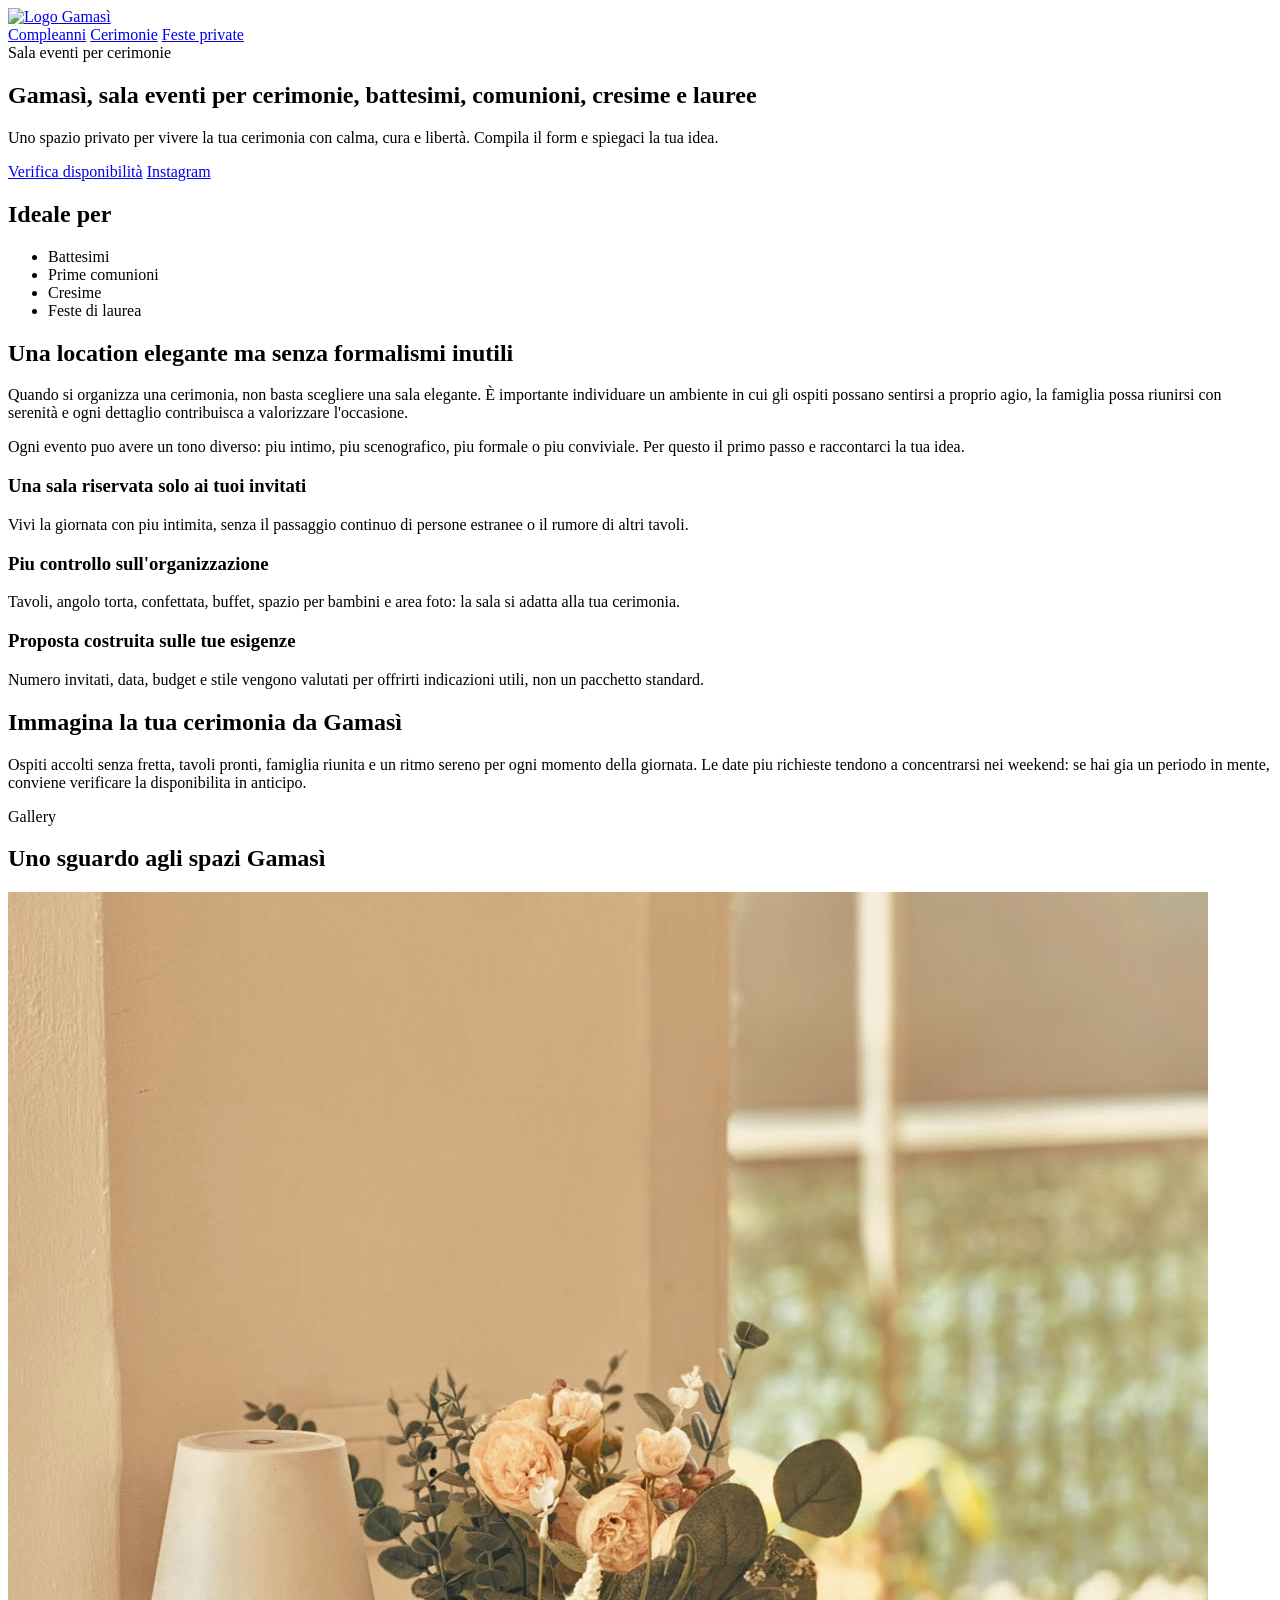
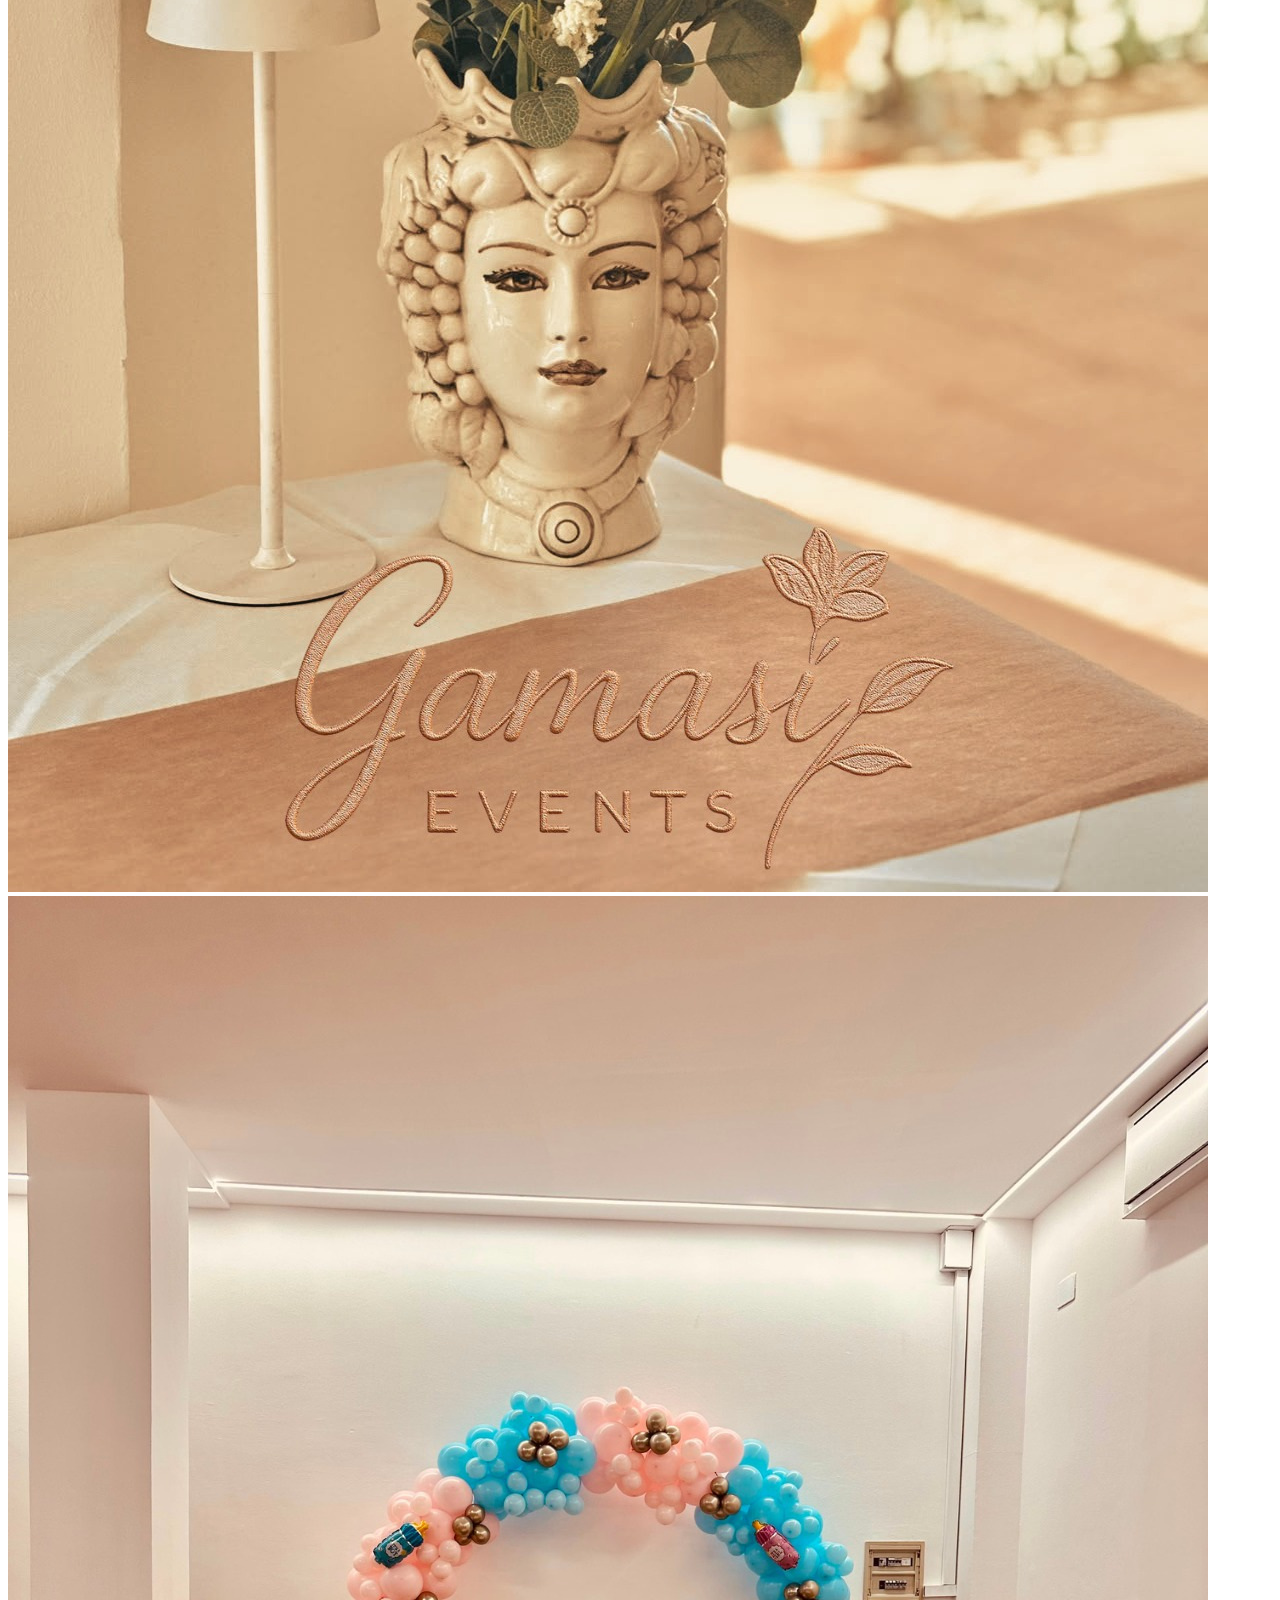
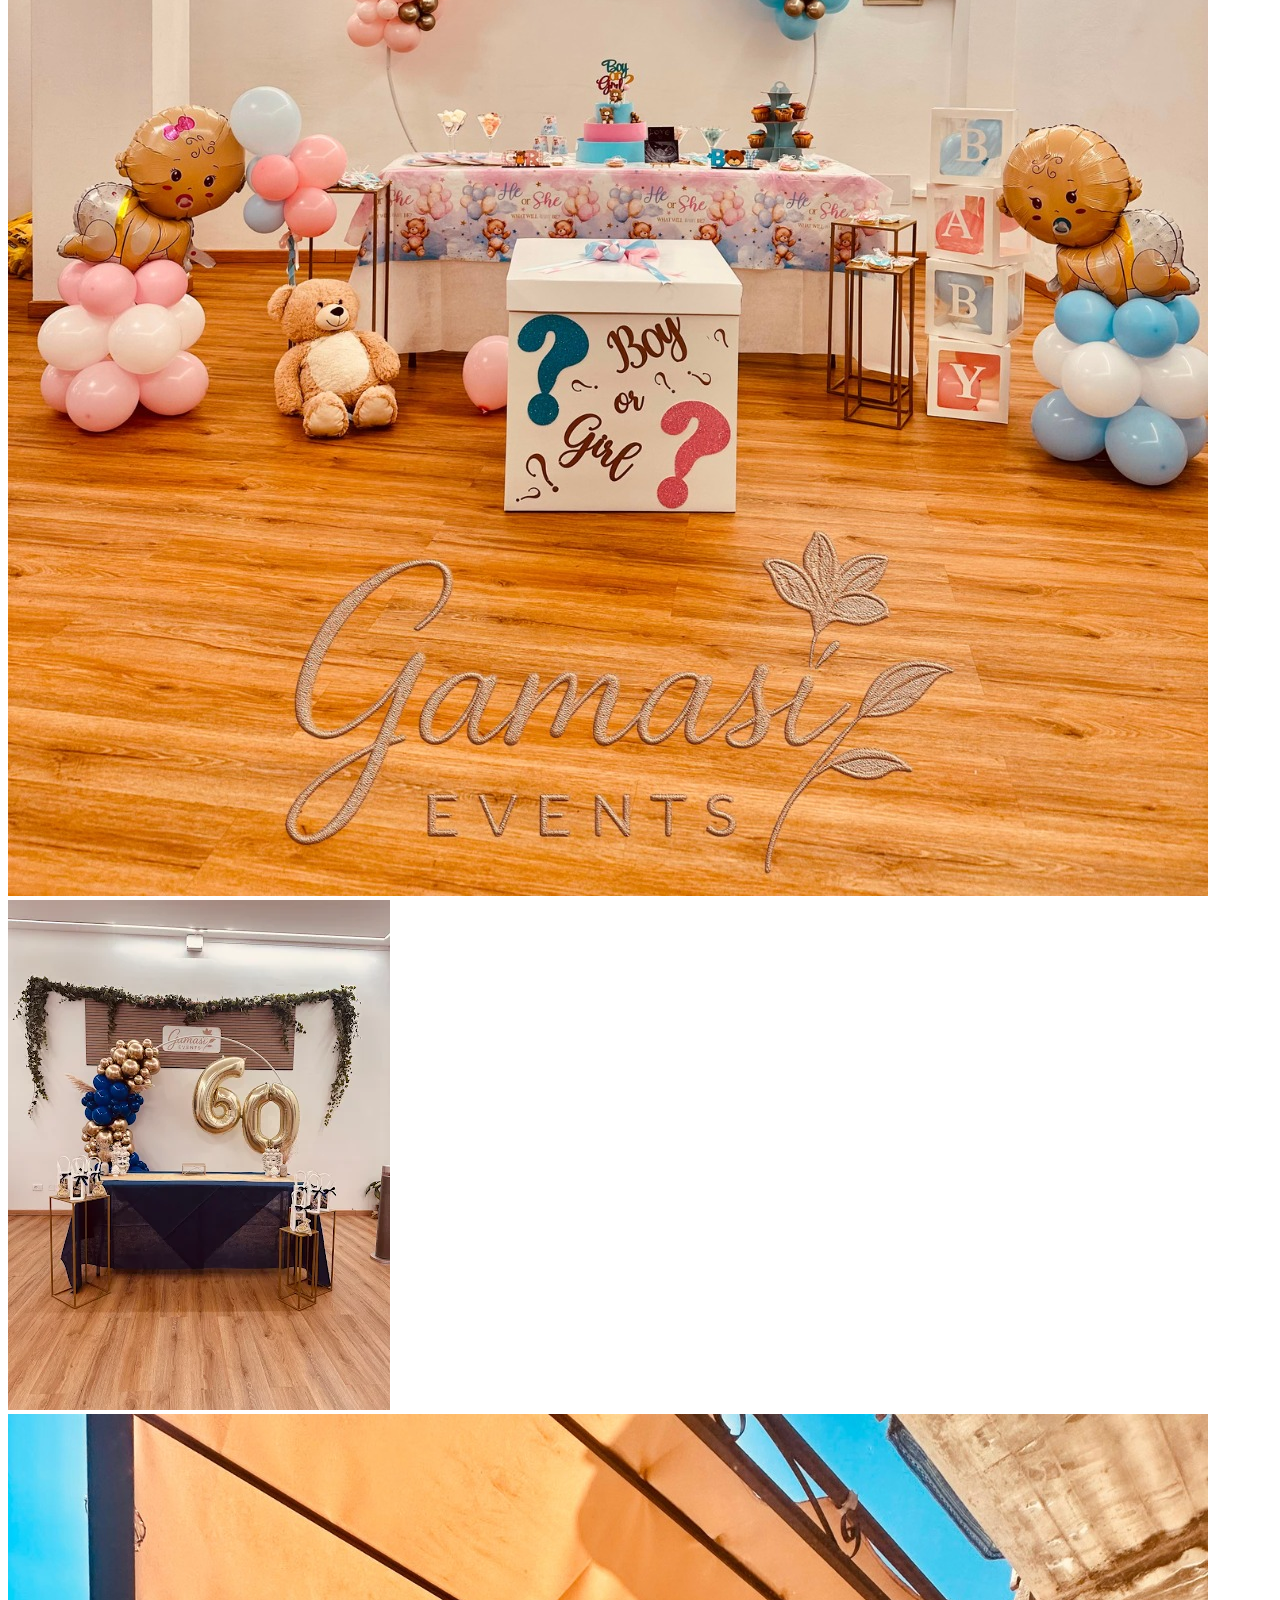
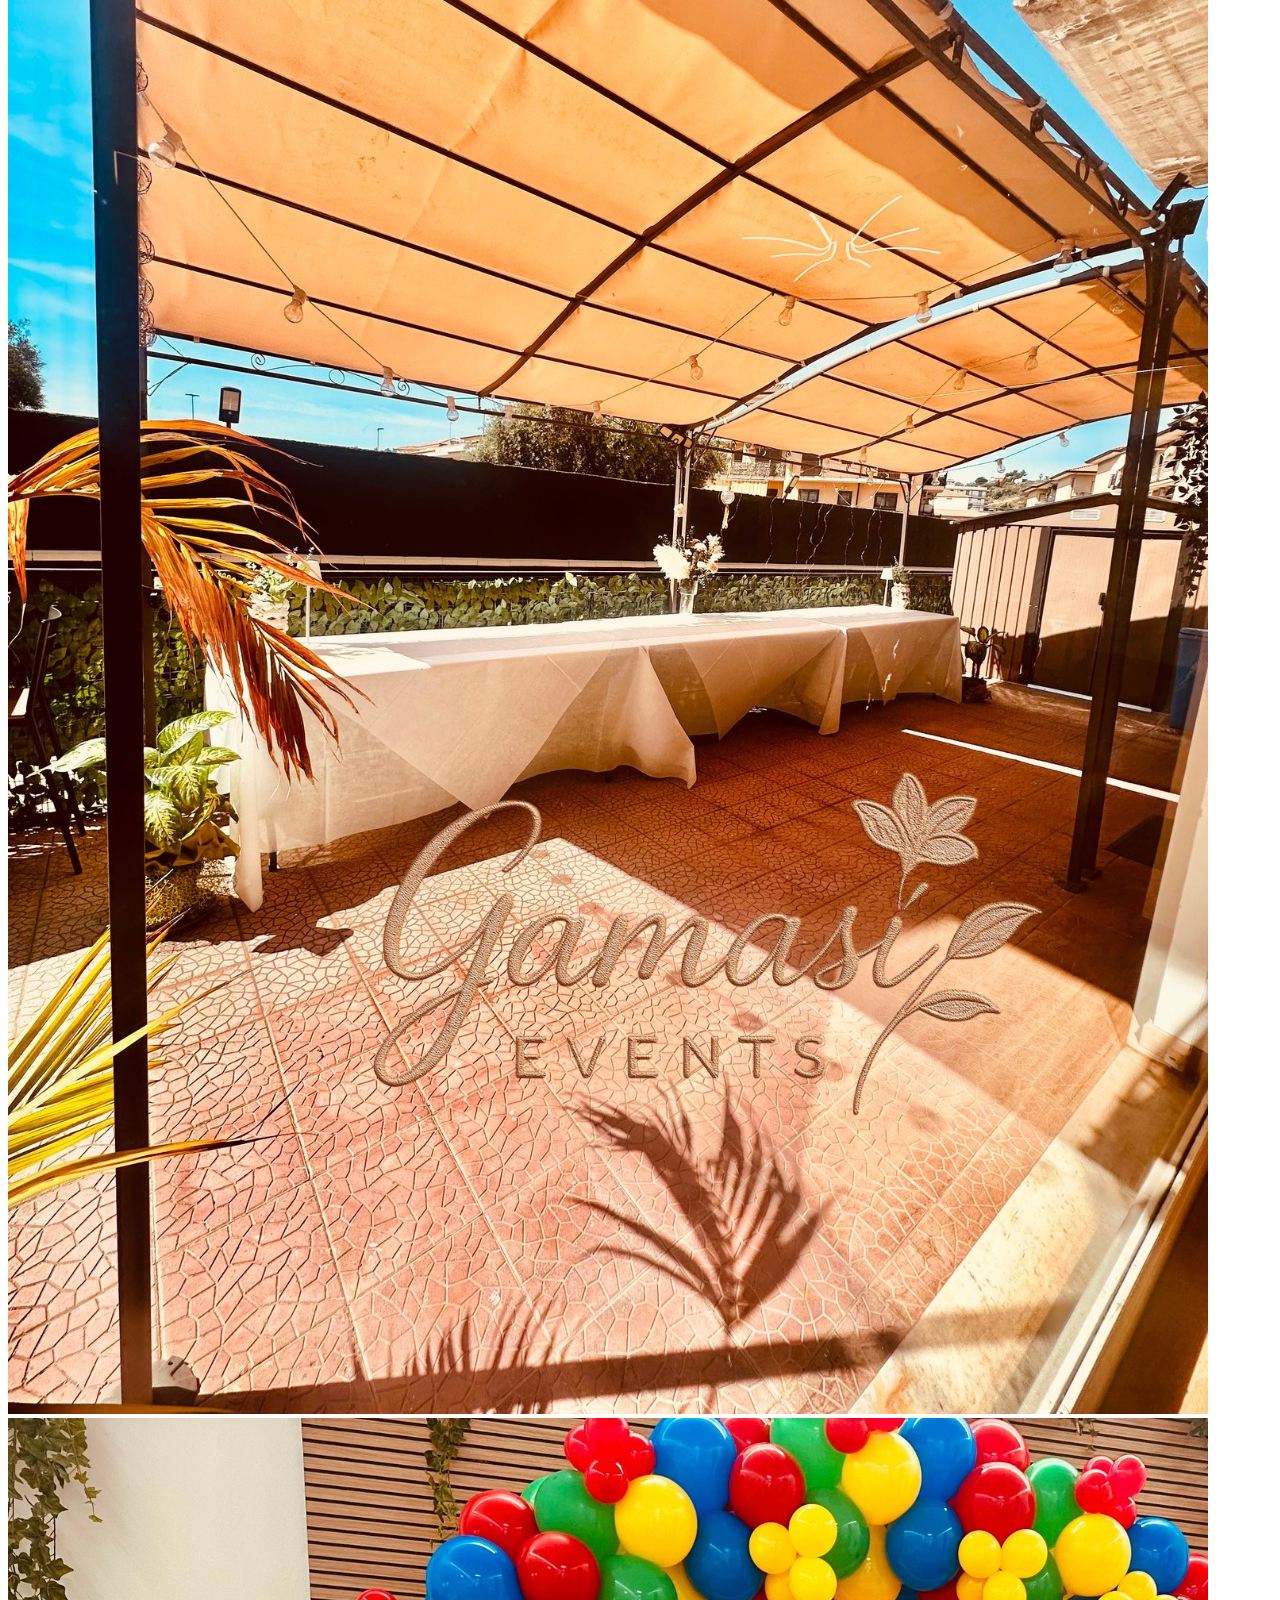
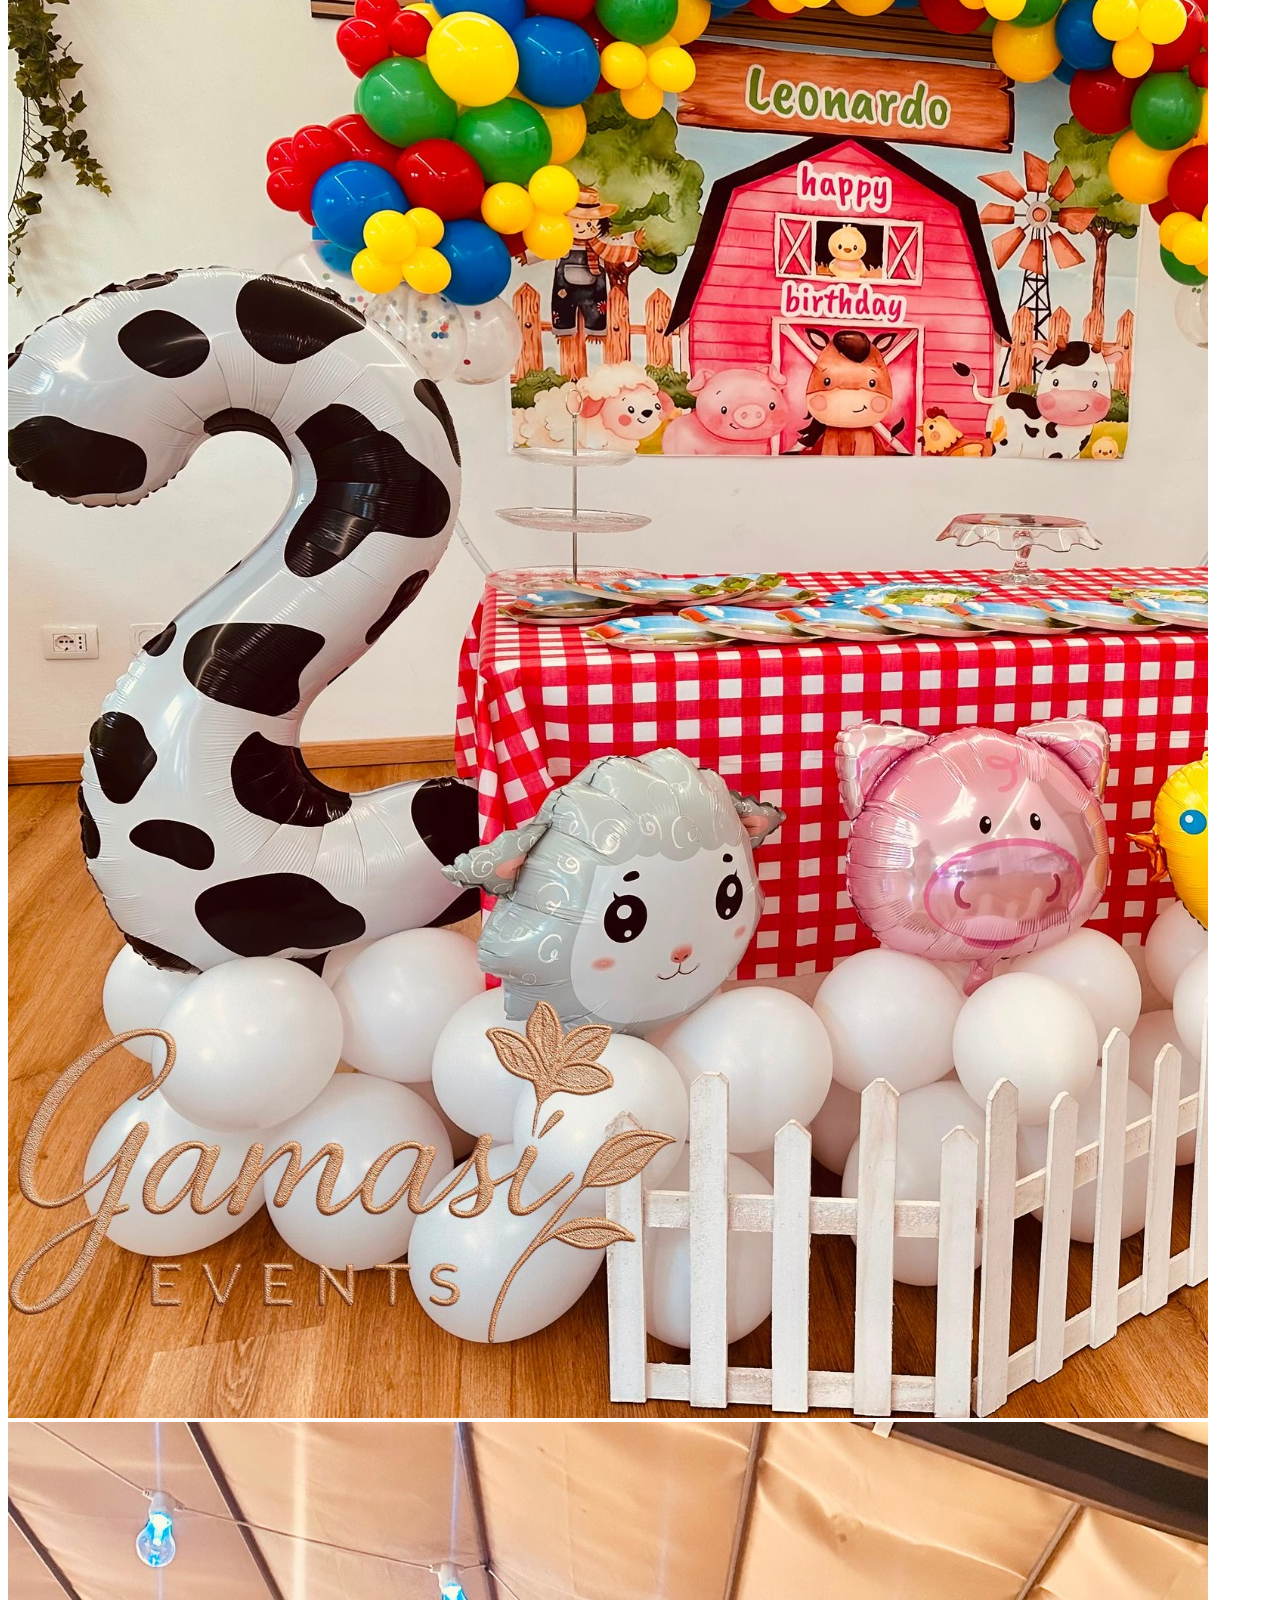
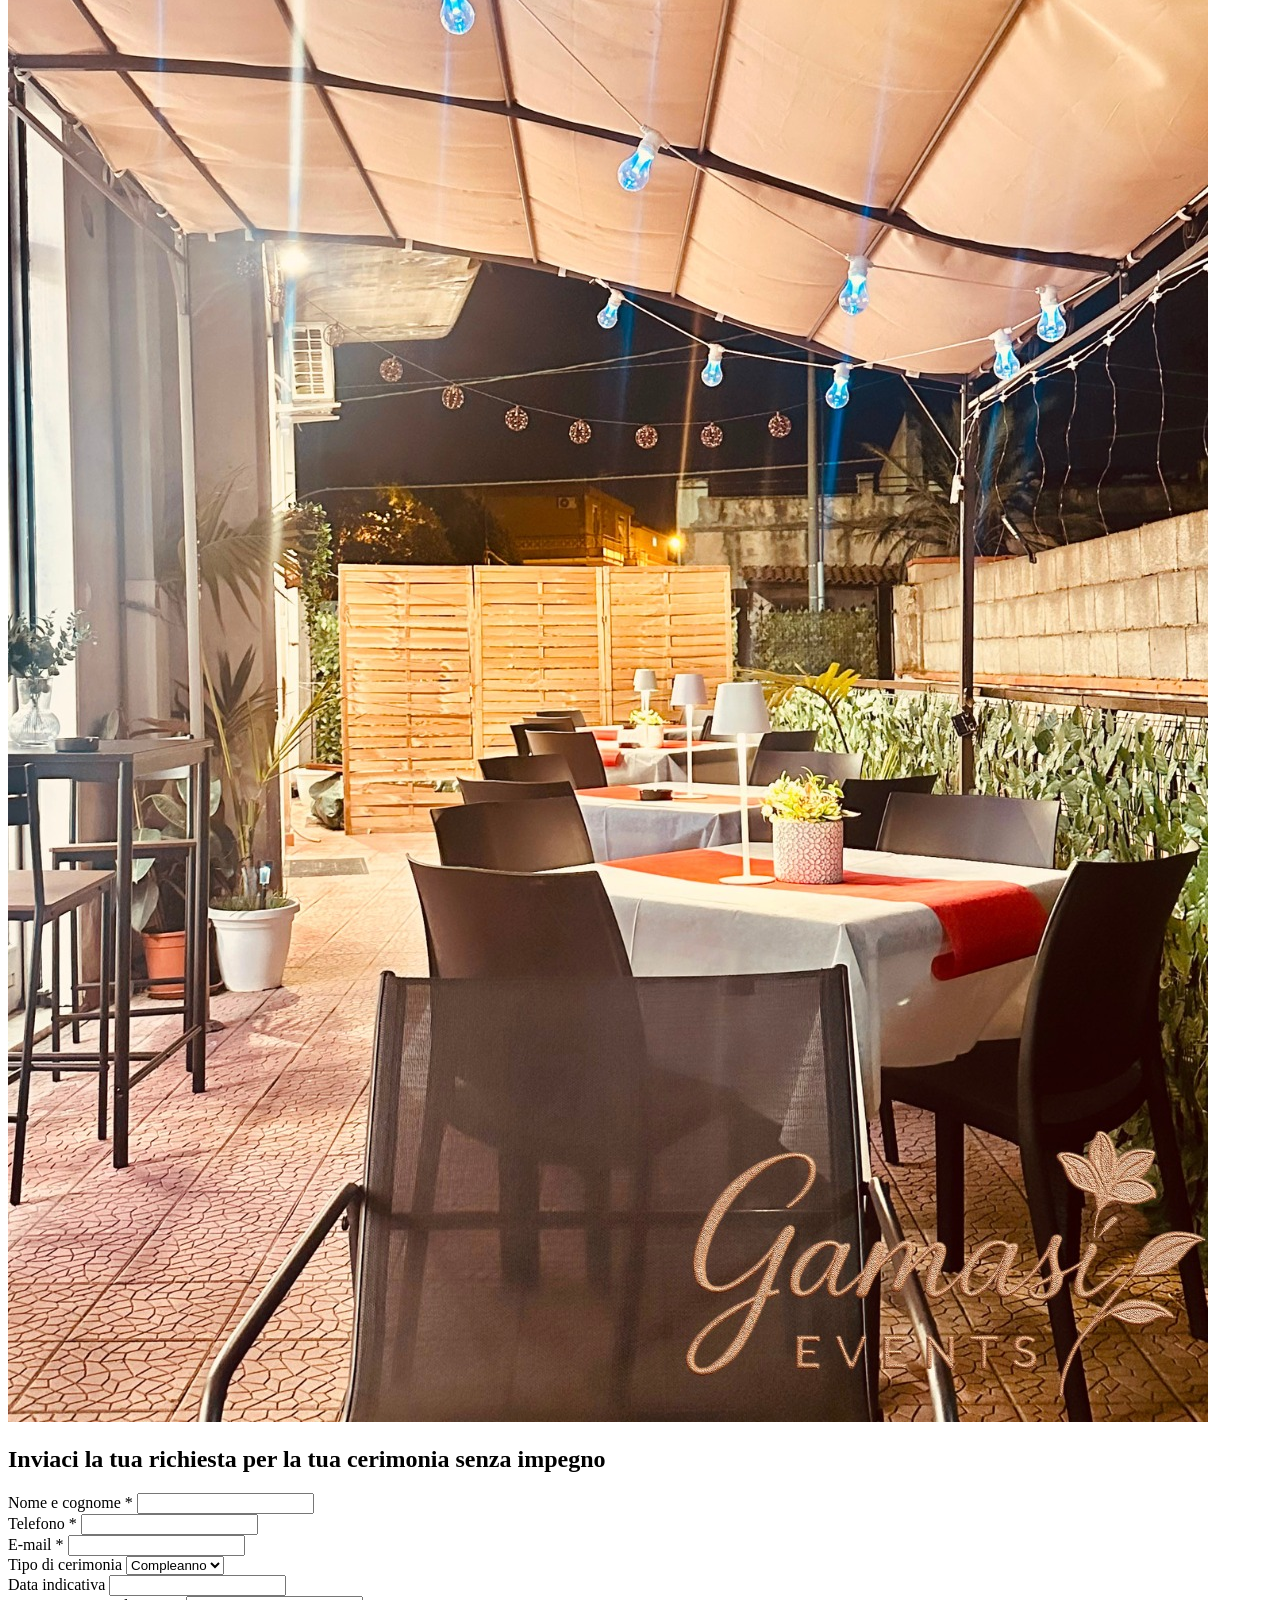
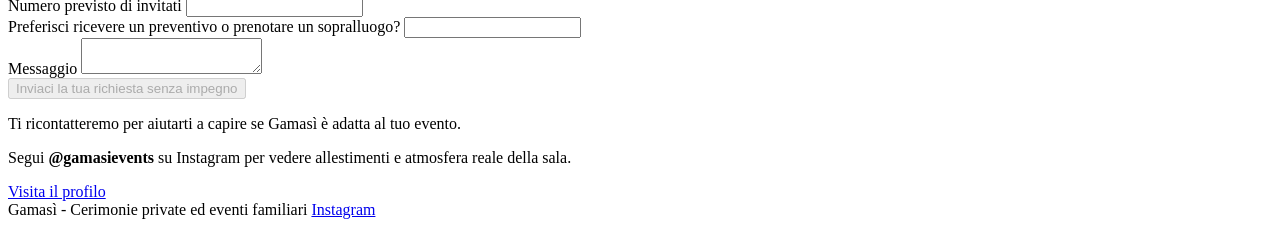
==== cerimonie.html @ 192771b6 "Update cerimonie.html" ====
<!doctype html>
<html lang="it">
  <head>
    <meta charset="UTF-8" />
    <meta name="viewport" content="width=device-width, initial-scale=1.0" />
    <title>Gamasì | Sala eventi per cerimonie, battesimi, comunioni e lauree</title>
    <meta
      name="description"
      content="Cerchi una sala eventi per battesimi, comunioni, cresime o lauree? Gamasì è una location privata, elegante e personalizzabile. Compila il form e richiedi informazioni."
    />
    <meta
      name="keywords"
      content="sala eventi per cerimonie, location per battesimi, sala per comunioni, sala per cresime, sala per festa di laurea, location cerimonie private, sala eventi Gamasì"
    />
    <link rel="preconnect" href="https://fonts.googleapis.com" />
    <link rel="preconnect" href="https://fonts.gstatic.com" crossorigin />
    <link
      href="https://fonts.googleapis.com/css2?family=DM+Serif+Display:ital@0;1&display=swap"
      rel="stylesheet"
    />
    <link rel="stylesheet" href="css/styles.css" />
    <script>
    !function(f,b,e,v,n,t,s)
    {if(f.fbq)return;n=f.fbq=function(){n.callMethod?
    n.callMethod.apply(n,arguments):n.queue.push(arguments)};
    if(!f._fbq)f._fbq=n;n.push=n;n.loaded=!0;n.version='2.0';
    n.queue=[];t=b.createElement(e);t.async=!0;
    t.src=v;s=b.getElementsByTagName(e)[0];
    s.parentNode.insertBefore(t,s)}(window, document,'script',
    'https://connect.facebook.net/en_US/fbevents.js');
    fbq('init', '272589543171780');
    fbq('track', 'PageView');
    </script>
    <noscript><img height="1" width="1" style="display:none" src="https://www.facebook.com/tr?id=272589543171780&ev=PageView&noscript=1"/></noscript>
  </head>
  <body>
    <header class="site-header">
      <div class="nav-wrap">
        <a class="brand" href="index.html">
          <img src="img/logo.jpg" alt="Logo Gamasì" />
        </a>
        <nav class="site-nav" aria-label="Navigazione principale">
          <a href="compleanni.html">Compleanni</a>
          <a href="cerimonie.html" class="active">Cerimonie</a>
          <a href="feste.html">Feste private</a>
        </nav>
      </div>
    </header>

    <main>
      <section class="hero">
        <div>
          <span class="kicker">Sala eventi per cerimonie</span>
          <h1>Gamasì, sala eventi per cerimonie, battesimi, comunioni, cresime e lauree</h1>
          <p>
            Uno spazio privato per vivere la tua cerimonia con calma, cura e libertà. Compila il form e spiegaci la tua idea.
          </p>
          <div class="cta-row">
            <a class="btn btn-primary" href="#form-cerimonie">Verifica disponibilità</a>
            <a class="btn btn-secondary" href="https://www.instagram.com/gamasievents" target="_blank" rel="noopener">Instagram</a>
          </div>
        </div>
        <aside class="hero-card">
          <h2>Ideale per</h2>
          <ul>
            <li>Battesimi</li>
            <li>Prime comunioni</li>
            <li>Cresime</li>
            <li>Feste di laurea</li>
          </ul>
        </aside>
      </section>

      <section class="section">
        <h2>Una location elegante ma senza formalismi inutili</h2>
        <p>
          Quando si organizza una cerimonia, non basta scegliere una sala elegante. È importante
          individuare un ambiente in cui gli ospiti possano sentirsi a proprio agio, la famiglia possa riunirsi
          con serenità e ogni dettaglio contribuisca a valorizzare l'occasione.
        </p>
        <p>
          Ogni evento puo avere un tono diverso: piu intimo, piu scenografico, piu formale o piu
          conviviale. Per questo il primo passo e raccontarci la tua idea.
        </p>
      </section>

      <section class="panel-grid">
        <article class="panel">
          <h3>Una sala riservata solo ai tuoi invitati</h3>
          <p>
            Vivi la giornata con piu intimita, senza il passaggio continuo di persone estranee o
            il rumore di altri tavoli.
          </p>
        </article>
        <article class="panel">
          <h3>Piu controllo sull'organizzazione</h3>
          <p>
            Tavoli, angolo torta, confettata, buffet, spazio per bambini e area foto: la sala si
            adatta alla tua cerimonia.
          </p>
        </article>
        <article class="panel">
          <h3>Proposta costruita sulle tue esigenze</h3>
          <p>
            Numero invitati, data, budget e stile vengono valutati per offrirti indicazioni utili,
            non un pacchetto standard.
          </p>
        </article>
      </section>

      <section class="section">
        <h2>Immagina la tua cerimonia da Gamasì</h2>
        <p>
          Ospiti accolti senza fretta, tavoli pronti, famiglia riunita e un ritmo sereno per ogni
          momento della giornata. Le date piu richieste tendono a concentrarsi nei weekend: se hai
          gia un periodo in mente, conviene verificare la disponibilita in anticipo.
        </p>
      </section>

      <section class="section gallery-section">
        <span class="kicker">Gallery</span>
        <h2>Uno sguardo agli spazi Gamasì</h2>
        <div class="gallery-grid">
          <img src="img/gallery-1.webp" alt="Sala eventi allestita con tavoli" loading="lazy" />
          <img src="img/gallery-2.webp" alt="Dettagli dell'allestimento per evento" loading="lazy" />
          <img src="img/gallery-3.webp" alt="Spazio interno per feste private" loading="lazy" />
          <img src="img/gallery-4.webp" alt="Atmosfera serale della location" loading="lazy" />
          <img src="img/gallery-5.webp" alt="Area dedicata a ricevimento e buffet" loading="lazy" />
          <img src="img/gallery-6.webp" alt="Sala pronta per cerimonia o compleanno" loading="lazy" />
        </div>
      </section>
      
      <section id="form-cerimonie" class="section">
        <h2>Inviaci la tua richiesta per la tua cerimonia senza impegno</h2>
        <form id="cerimonie-form" class="form-grid" action="https://api.web3forms.com/submit" method="POST">
          <input type="hidden" name="access_key" value="2306a47b-b1f7-4f7b-b970-ab90721a34fc" />
          <input type="hidden" name="subject" value="Nuova richiesta cerimonia - Sito Gamasì" />
          <input type="hidden" name="from_name" value="Form Cerimonie Gamasì" />
          <input type="checkbox" name="botcheck" style="display: none" />
          <div>
            <label for="nome-cer">Nome e cognome *</label>
            <input id="nome-cer" name="nome-cer" type="text" required />
          </div>
          <div>
            <label for="telefono-cer">Telefono *</label>
            <input id="telefono-cer" name="telefono-cer" type="tel" required />
          </div>
          <div>
            <label for="email-cer">E-mail *</label>
            <input id="email-cer" name="email-cer" type="email" required />
          </div>
          <div>
            <label for="tipo-cer">Tipo di cerimonia</label>
            <select id="tipo-cer" name="tipo-cer">
              <option>Compleanno</option>
              <option>Battesimo</option>
              <option>Comunione</option>
              <option>Cresima</option>
              <option>Laurea</option>
              <option>Altro</option>
            </select>
          </div>
          <div>
            <label for="data-cer">Data indicativa</label>
            <input id="data-cer" name="data-cer" type="text" />
          </div>
          <div>
            <label for="partecipanti-cer">Numero previsto di invitati</label>
            <input id="partecipanti-cer" name="partecipanti-cer" type="number" min="1" />
          </div>
          <div class="full">
            <label for="preferenza-cer">Preferisci ricevere un preventivo o prenotare un sopralluogo?</label>
            <input id="preferenza-cer" name="preferenza-cer" type="text" />
          </div>
          <div class="full">
            <label for="messaggio-cer">Messaggio</label>
            <textarea id="messaggio-cer" name="messaggio-cer"></textarea>
          </div>
          <div class="full">
            <button id="cerimonie-submit" class="btn btn-primary" type="submit" disabled>Inviaci la tua richiesta senza impegno</button>
          </div>
        </form>
        <p class="microcopy">
          Ti ricontatteremo per aiutarti a capire se Gamasì è adatta al tuo evento.
        </p>
        <div id="cerimonie-toast" class="toast" role="status" aria-live="polite"></div>
      </section>

      <section class="instagram">
        <p>
          Segui <strong>@gamasievents</strong> su Instagram per vedere allestimenti e atmosfera
          reale della sala.
        </p>
        <a class="btn btn-secondary" href="https://www.instagram.com/gamasievents" target="_blank" rel="noopener">Visita il profilo</a>
      </section>
    </main>

    <footer class="site-footer">
      <div class="wrap">
        <span>Gamasì - Cerimonie private ed eventi familiari</span>
        <span><a href="https://www.instagram.com/gamasievents" target="_blank" rel="noopener">Instagram</a></span>
      </div>
    </footer>
    <script>
      (function () {
        const form = document.getElementById("cerimonie-form");
        const submitButton = document.getElementById("cerimonie-submit");
        const nomeInput = document.getElementById("nome-cer");
        const telefonoInput = document.getElementById("telefono-cer");
        const emailInput = document.getElementById("email-cer");
        const toast = document.getElementById("cerimonie-toast");
        let toastTimer;

        if (!form || !submitButton || !nomeInput || !telefonoInput || !emailInput || !toast) return;

        function updateSubmitState() {
          const isReady =
            nomeInput.value.trim() !== "" &&
            telefonoInput.value.trim() !== "" &&
            emailInput.value.trim() !== "";

          submitButton.disabled = !isReady;
        }

        function showToast(message, type) {
          toast.textContent = message;
          toast.classList.remove("is-success", "is-error", "is-visible");
          toast.classList.add(type === "success" ? "is-success" : "is-error");
          toast.classList.add("is-visible");

          window.clearTimeout(toastTimer);
          toastTimer = window.setTimeout(function () {
            toast.classList.remove("is-visible");
          }, 5200);
        }

        nomeInput.addEventListener("input", updateSubmitState);
        telefonoInput.addEventListener("input", updateSubmitState);
        emailInput.addEventListener("input", updateSubmitState);
        updateSubmitState();

        form.addEventListener("submit", async function (event) {
          event.preventDefault();

          const defaultText = submitButton.textContent;
          submitButton.disabled = true;
          submitButton.textContent = "Invio in corso...";

          try {
            const formData = new FormData(form);
            const response = await fetch(form.action, {
              method: "POST",
              body: formData,
              headers: {
                Accept: "application/json",
              },
            });

            const result = await response.json();

            if (response.ok && result.success) {
              showToast("Richiesta inviata con successo! Ti ricontatteremo al più presto.", "success");
              form.reset();
            } else {
              showToast("Invio non riuscito. Riprova tra poco.", "error");
            }
          } catch (error) {
            showToast("Errore di connessione. Controlla la rete e riprova.", "error");
          } finally {
            submitButton.disabled = false;
            submitButton.textContent = defaultText;
          }
        });
      })();
    </script>
  </body>
</html>
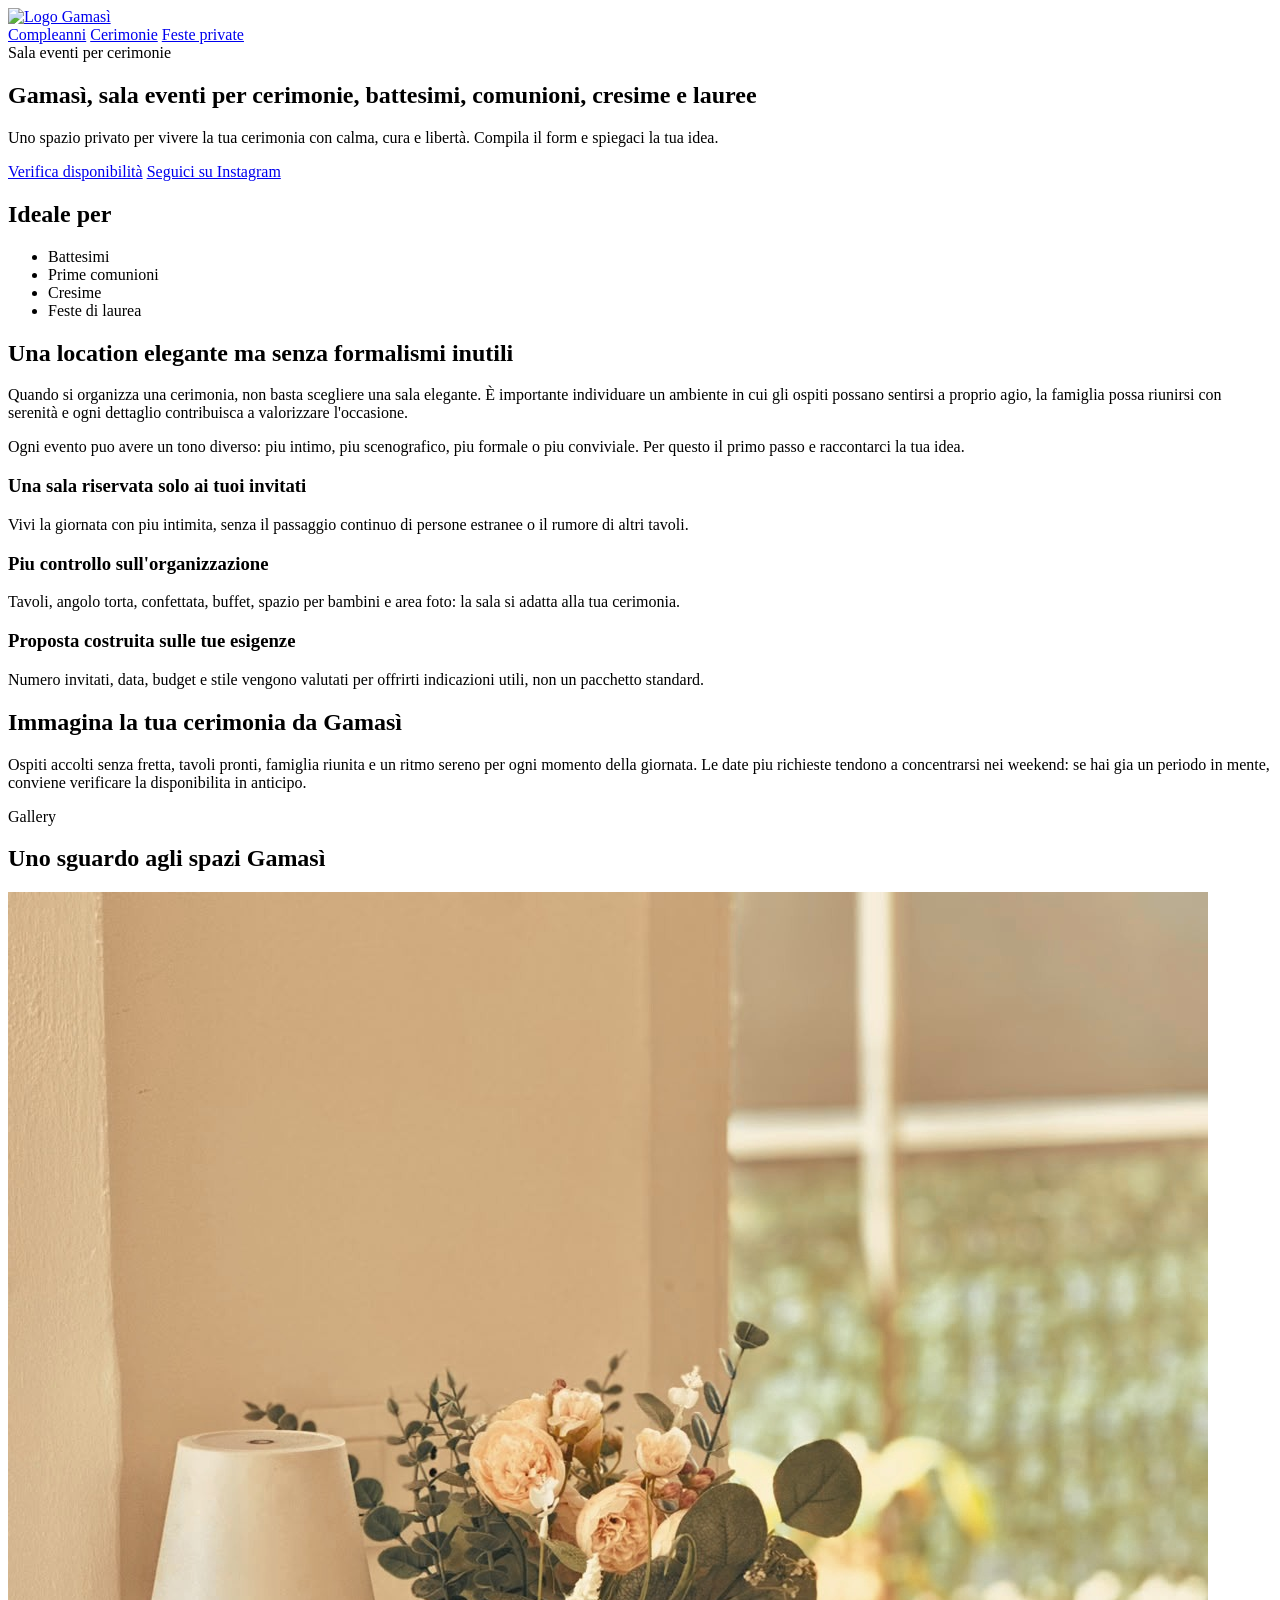
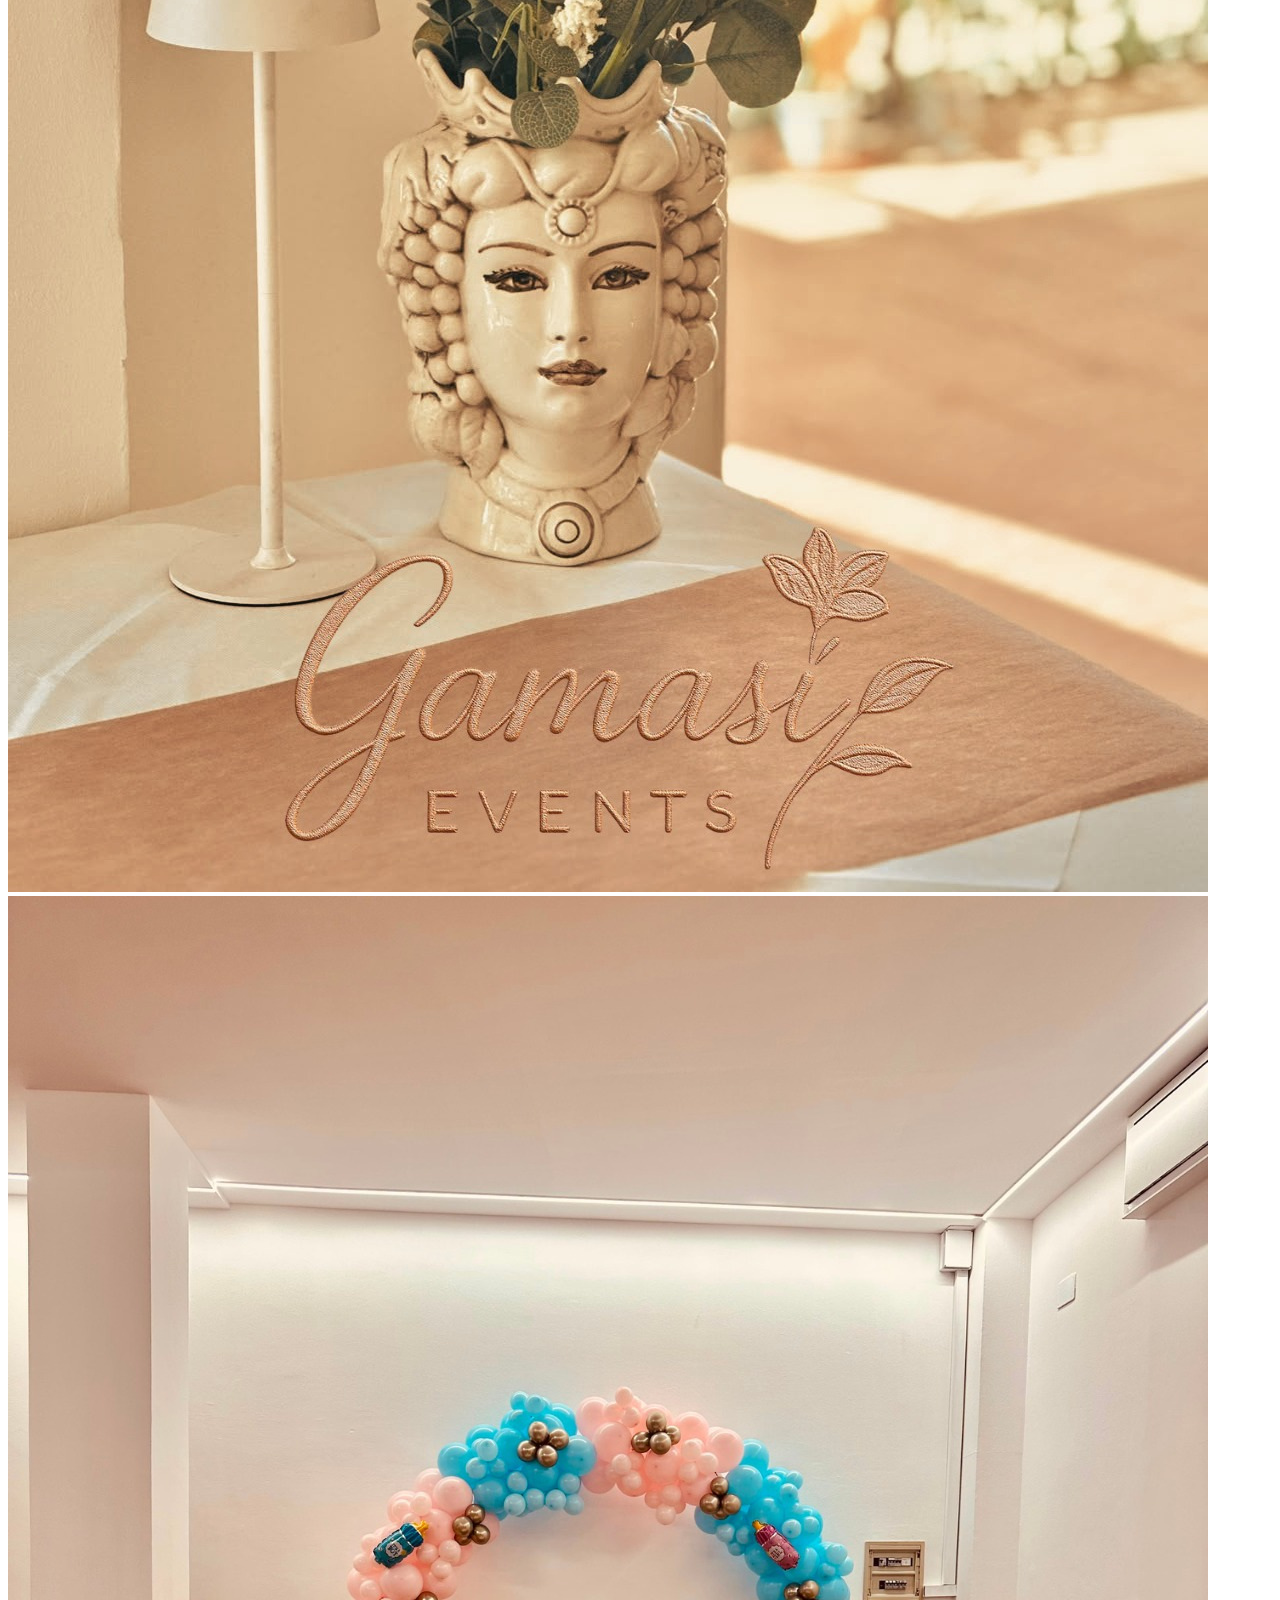
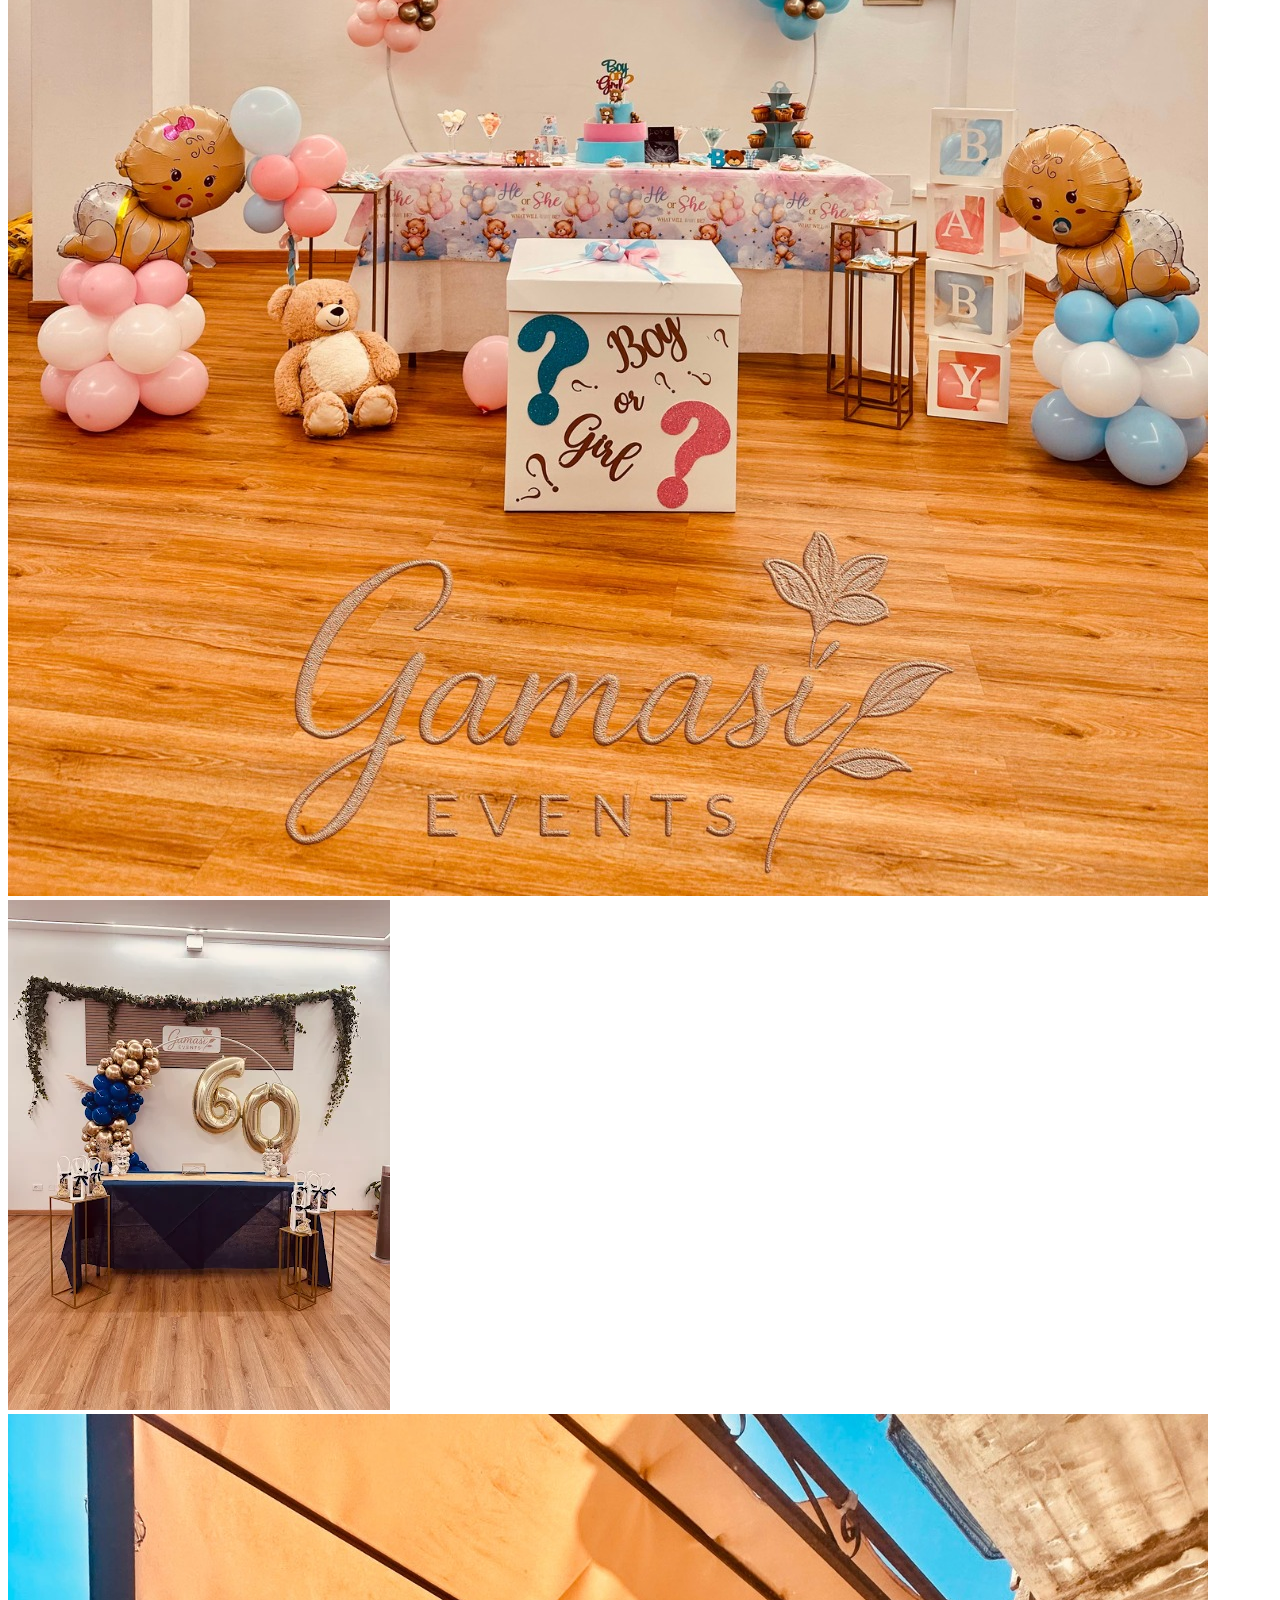
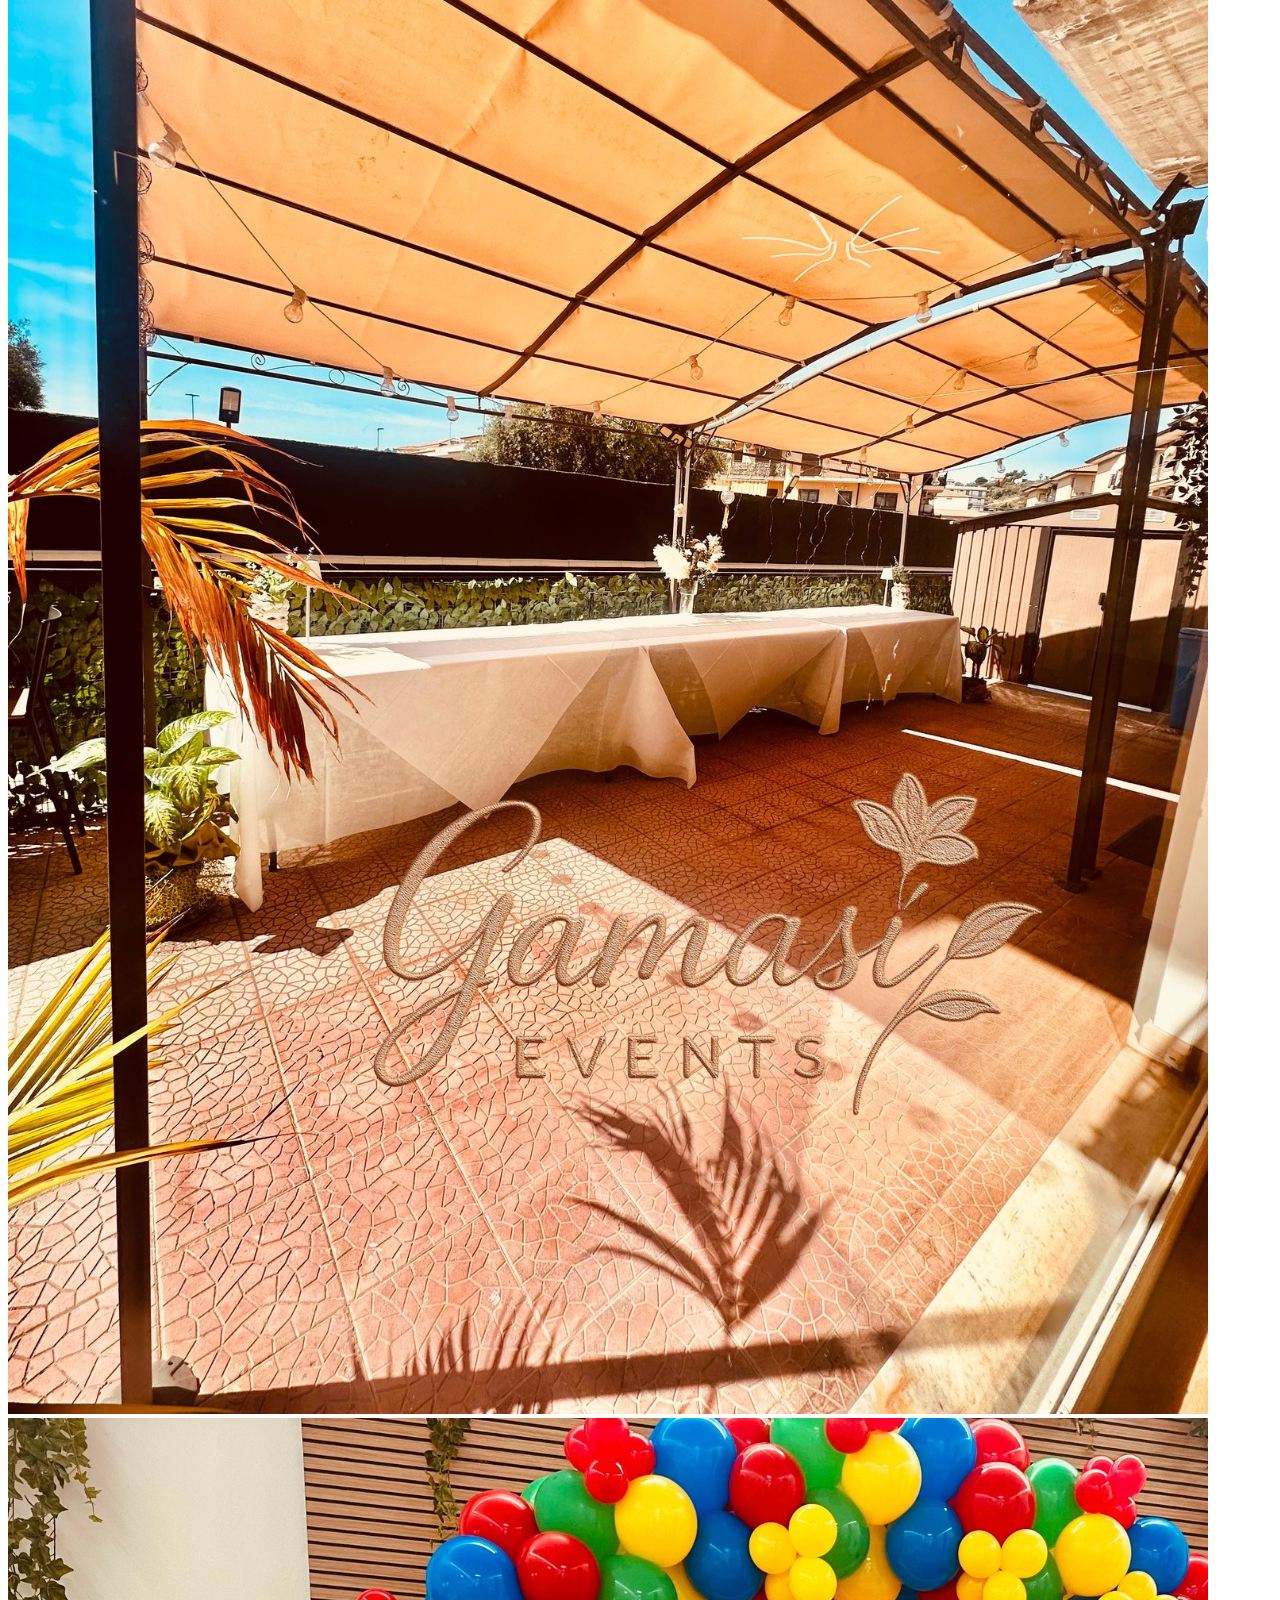
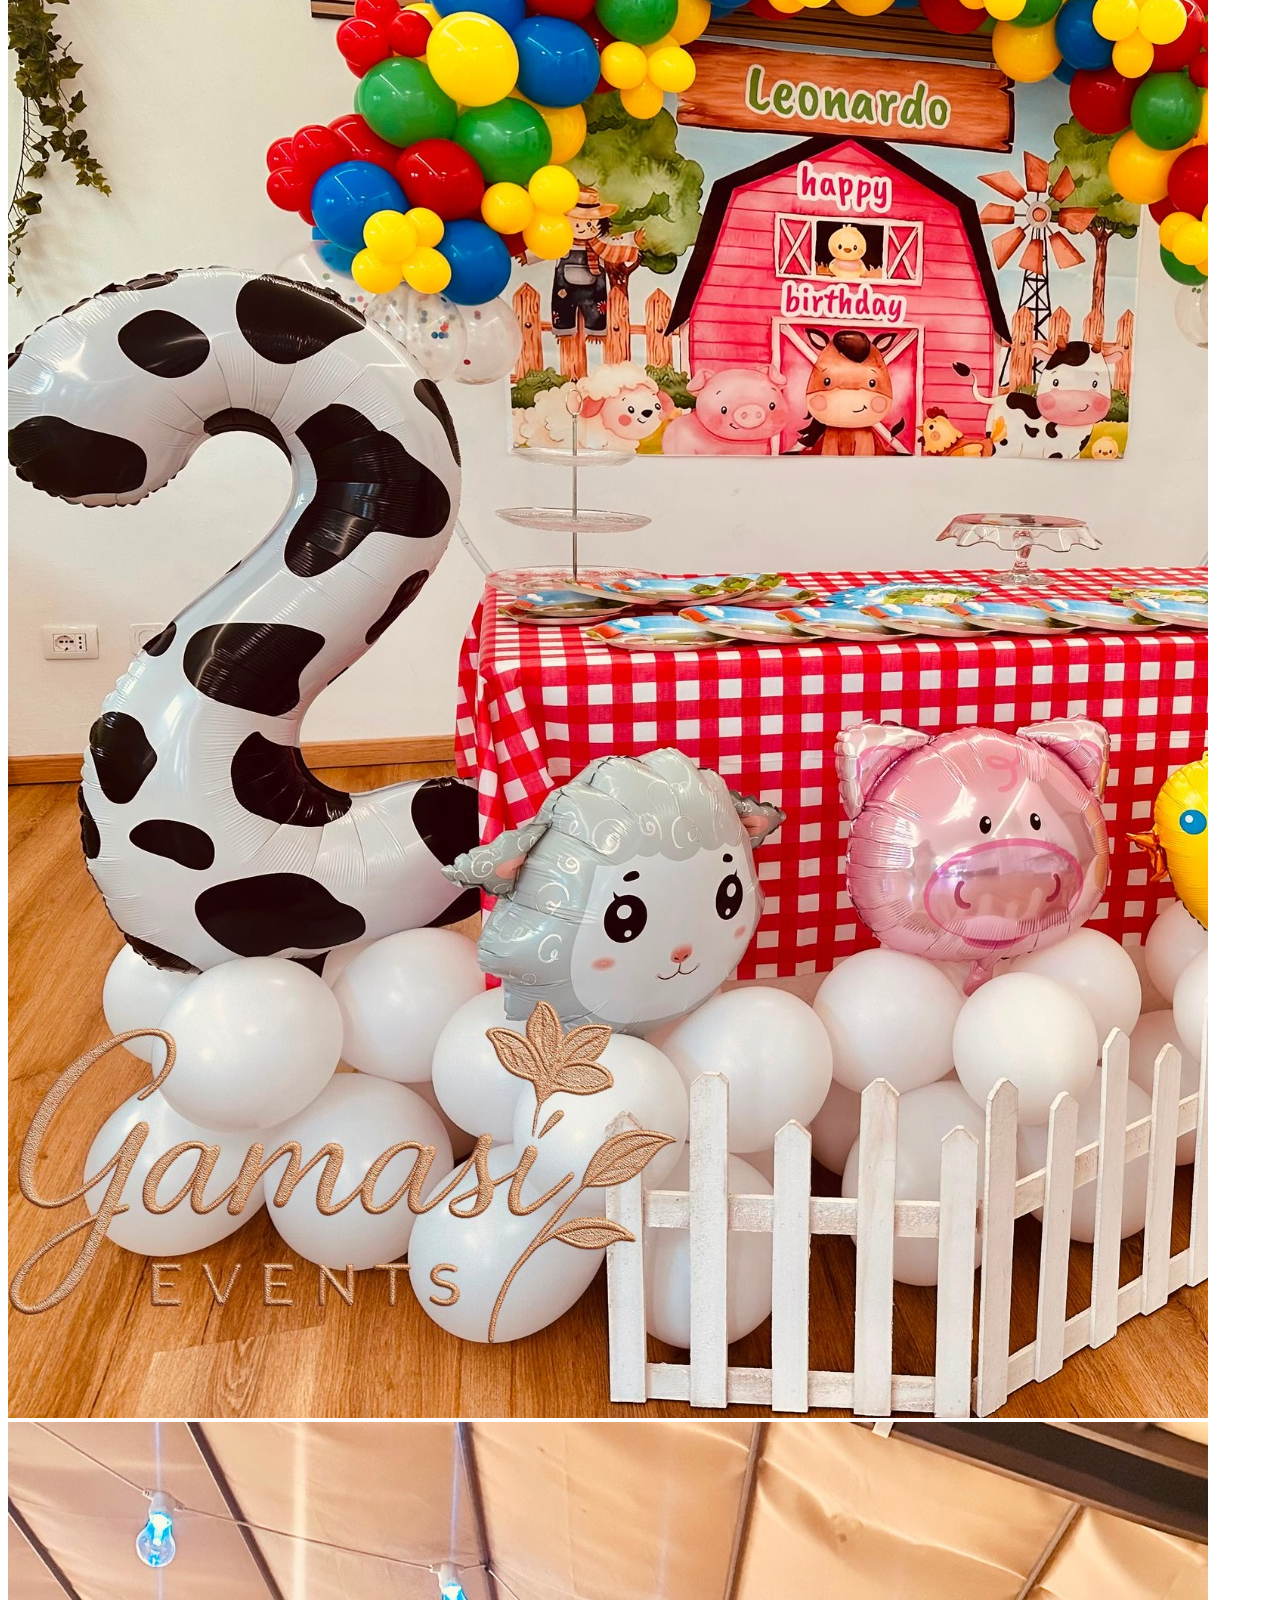
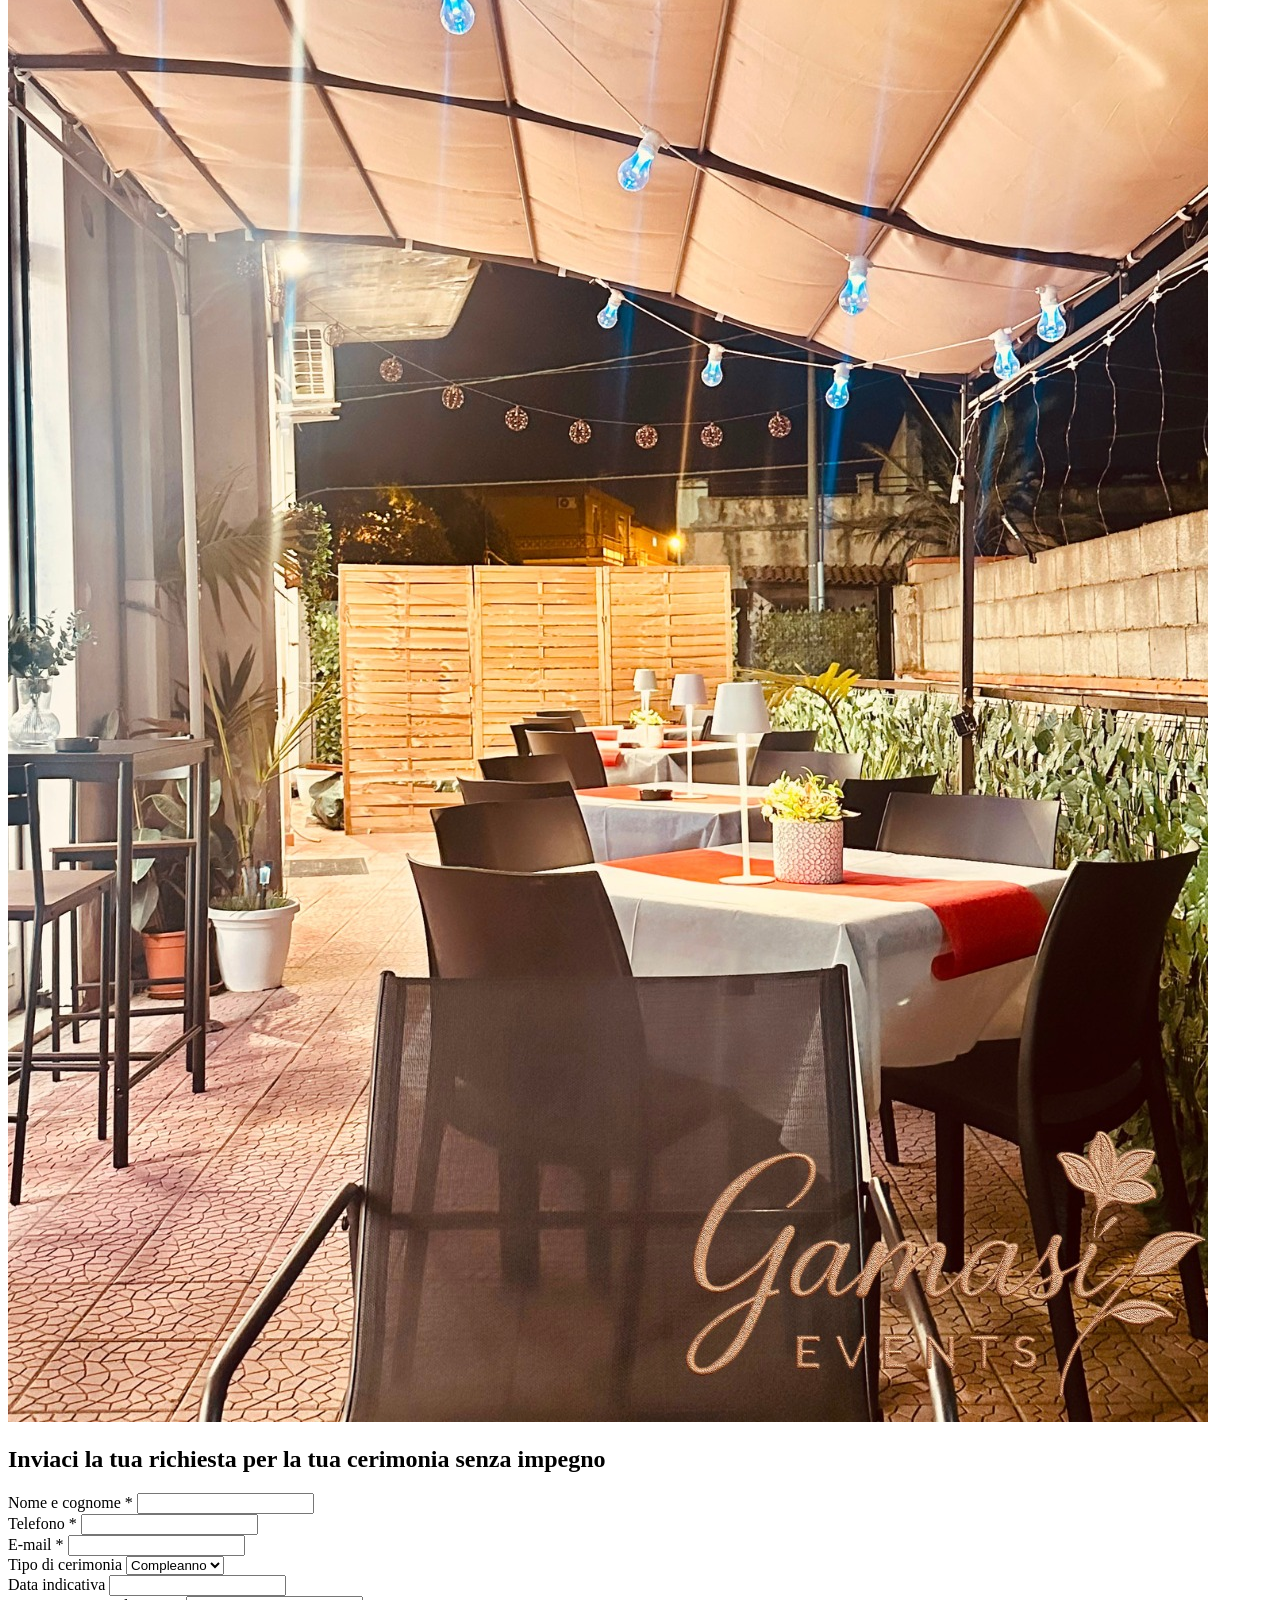
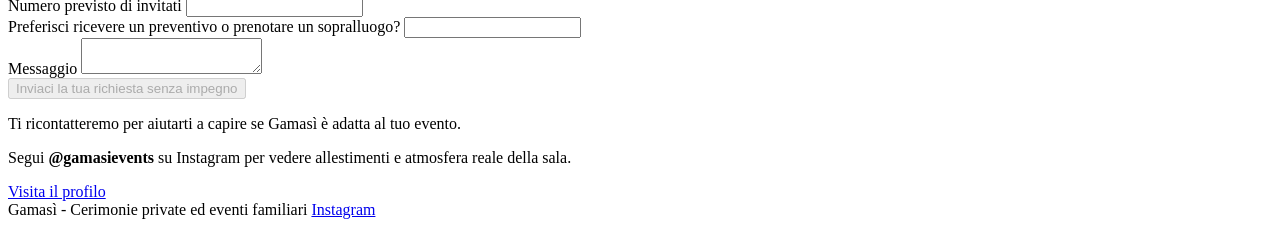
==== commit 5290f837: "Update cerimonie.html" ====
--- a/cerimonie.html
+++ b/cerimonie.html
@@ -57,7 +57,7 @@
           </p>
           <div class="cta-row">
             <a class="btn btn-primary" href="#form-cerimonie">Verifica disponibilità</a>
-            <a class="btn btn-secondary" href="https://www.instagram.com/gamasievents" target="_blank" rel="noopener">Instagram</a>
+            <a class="btn btn-secondary" href="https://www.instagram.com/gamasievents" target="_blank" rel="noopener">Seguici su Instagram</a>
           </div>
         </div>
         <aside class="hero-card">
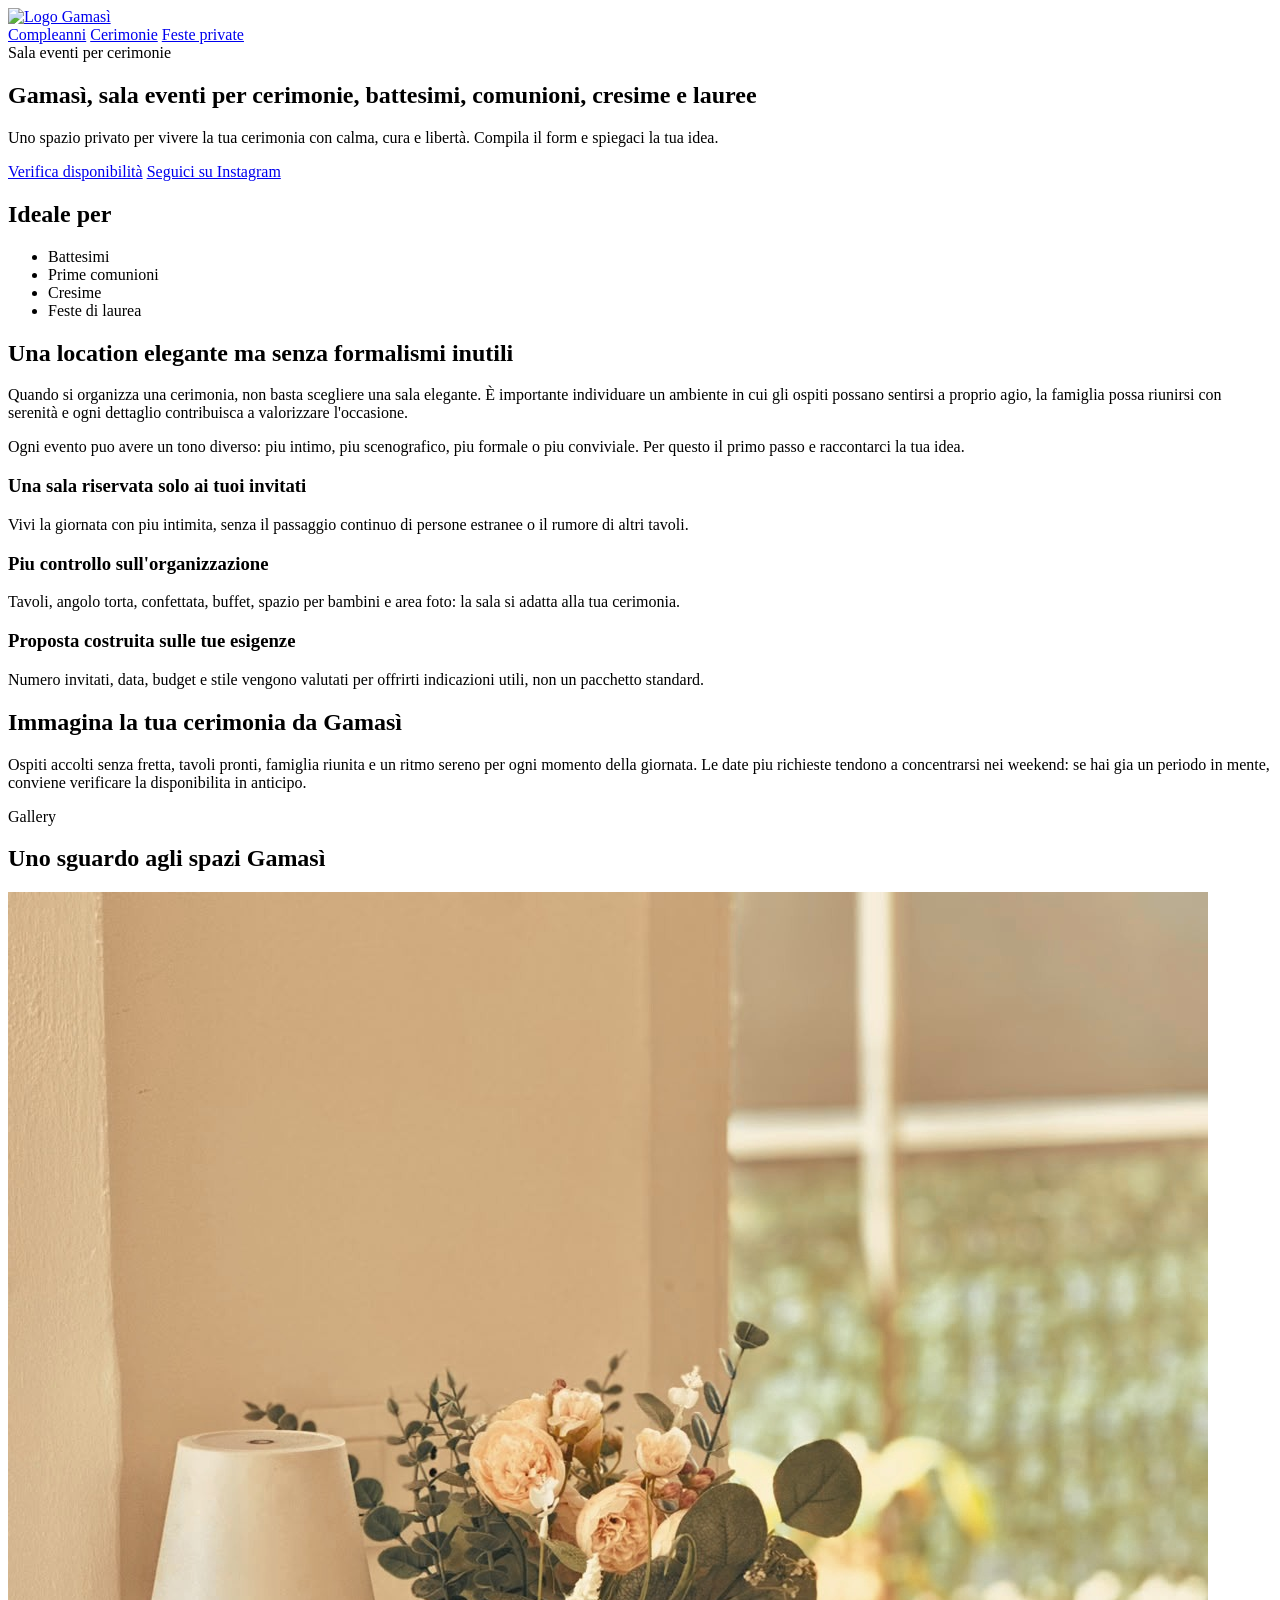
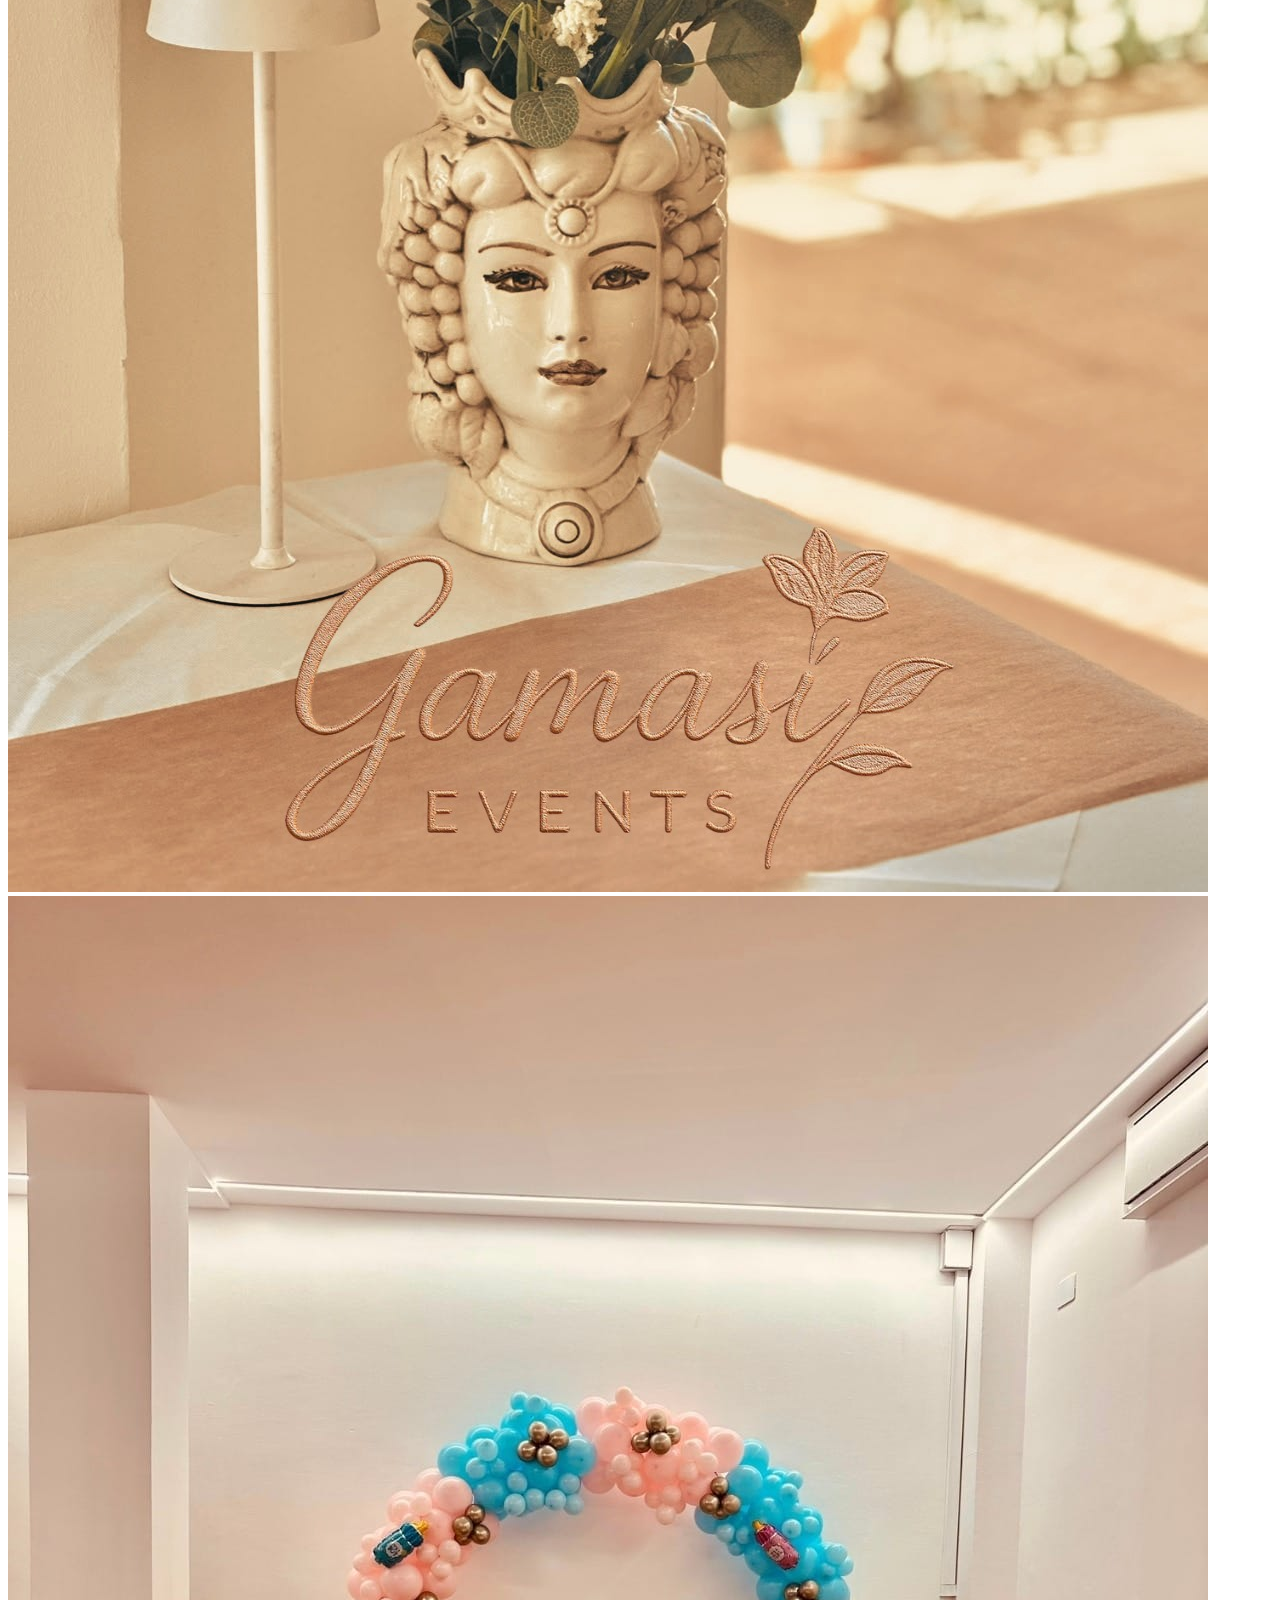
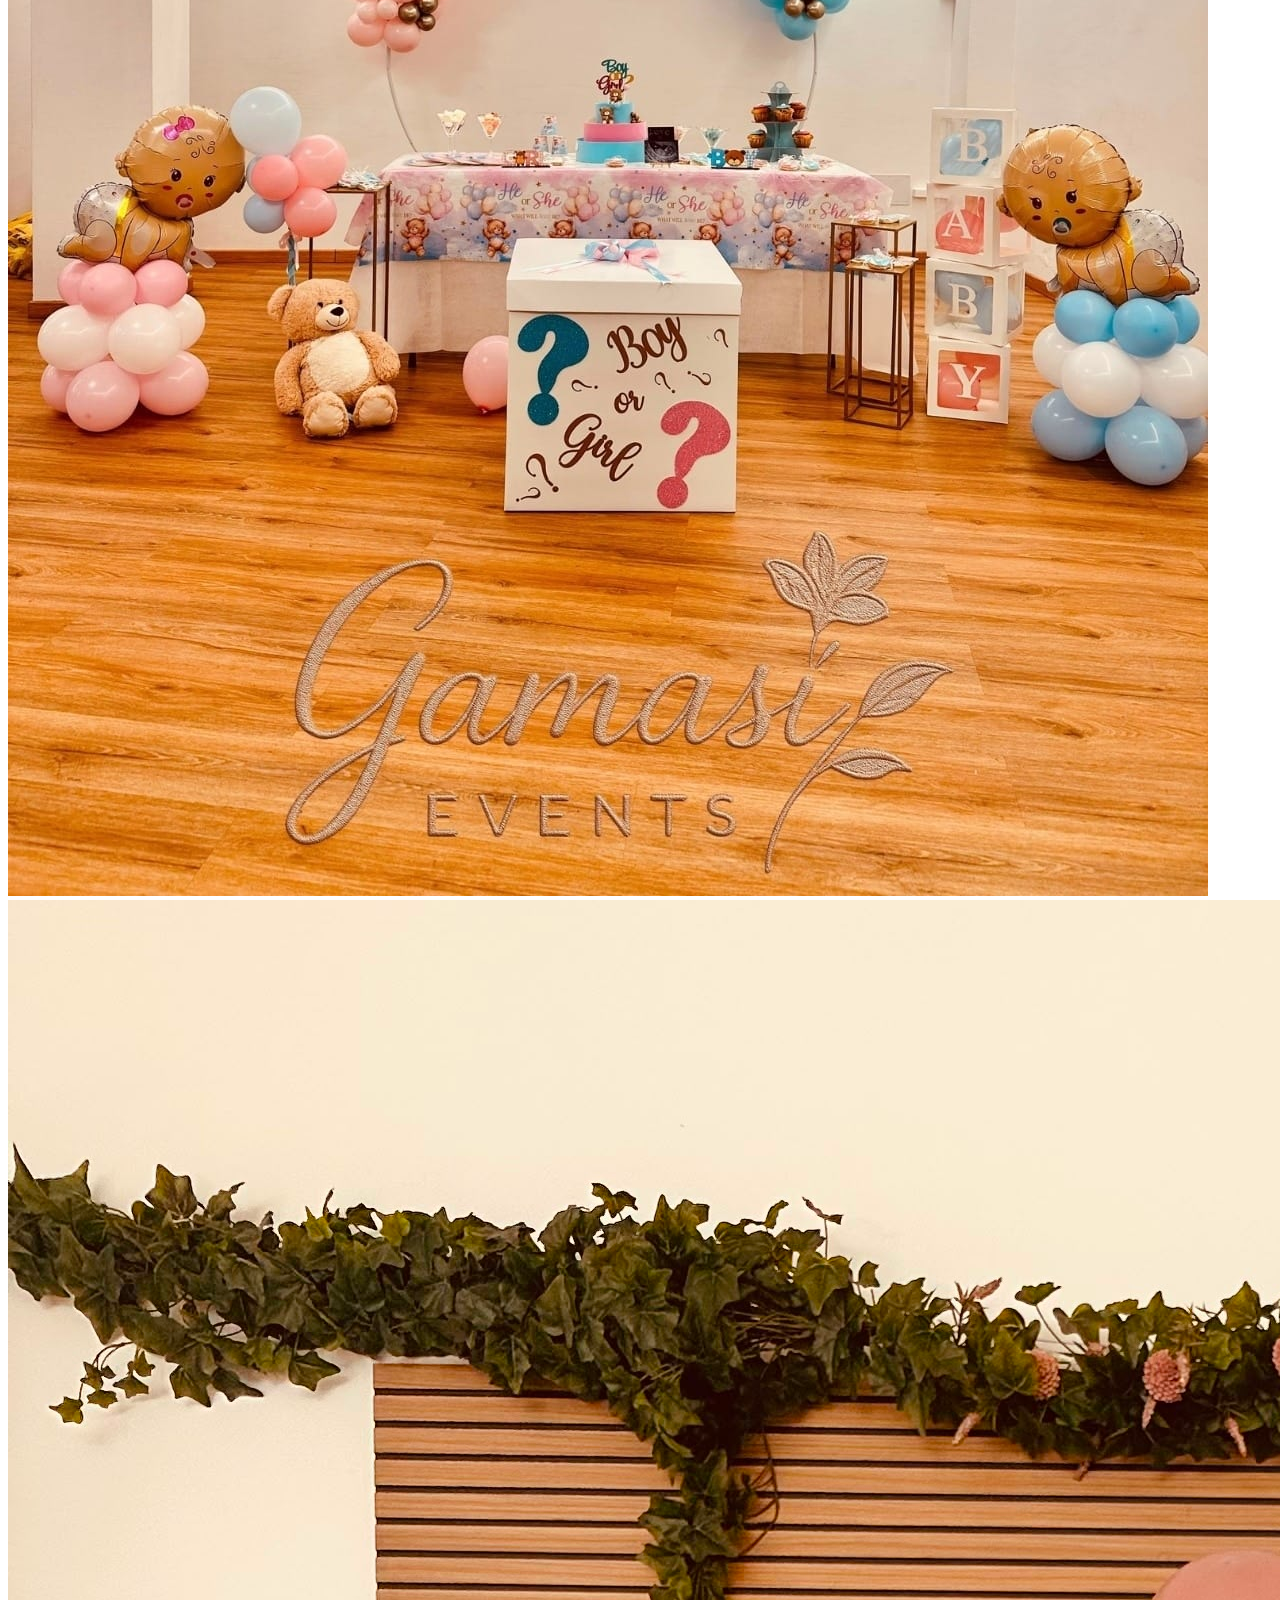
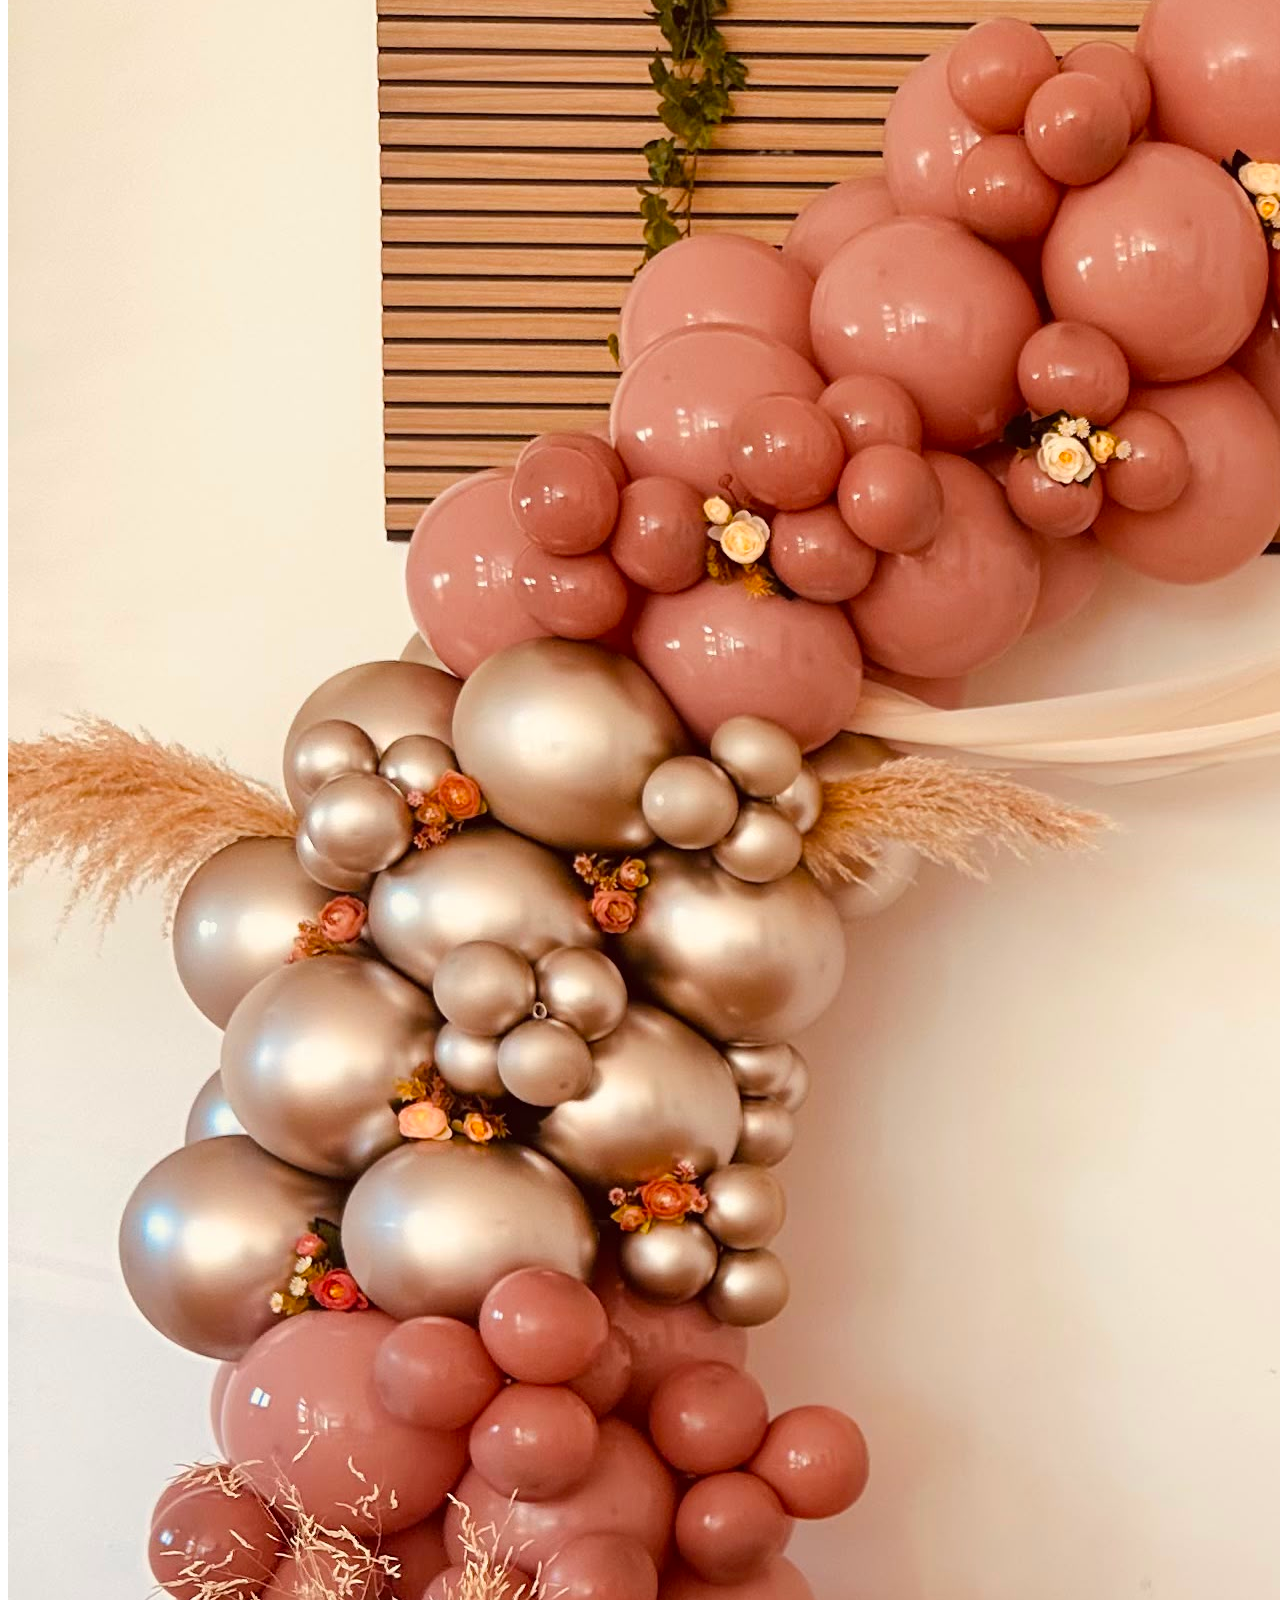
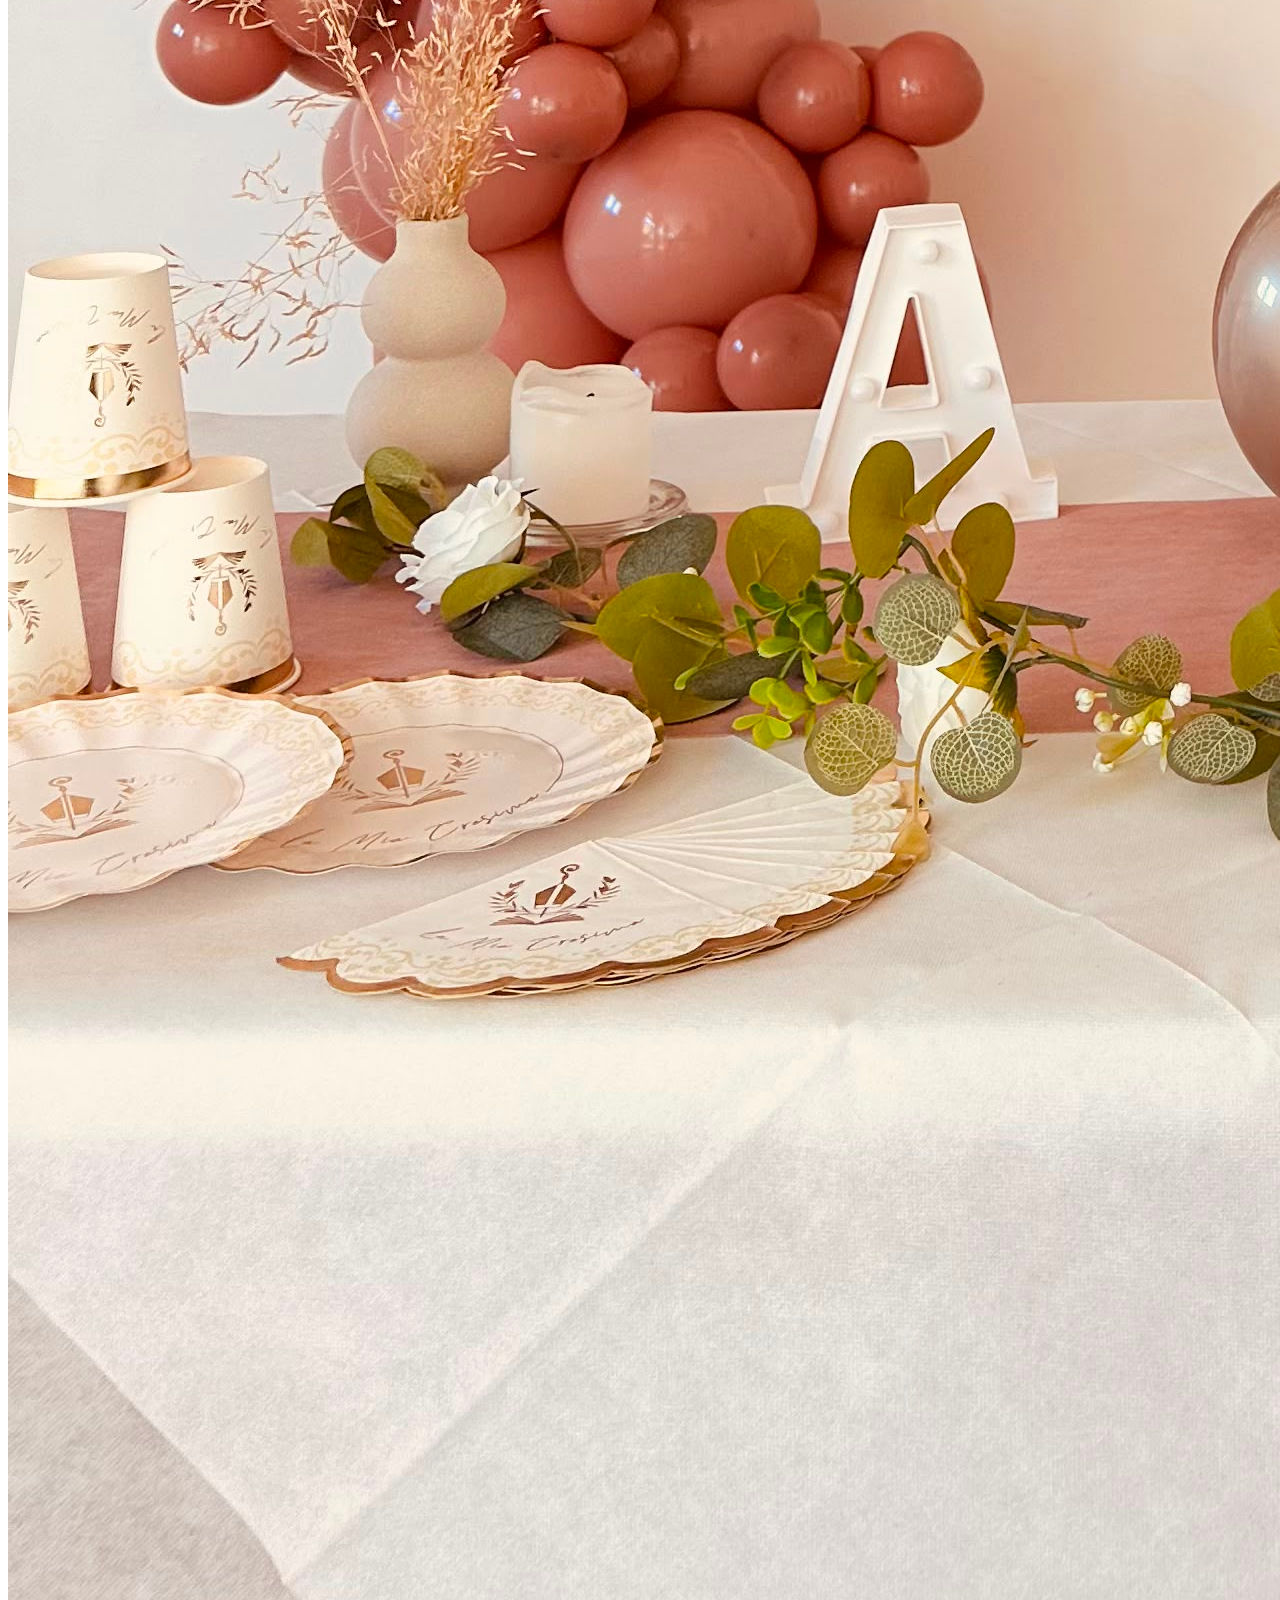
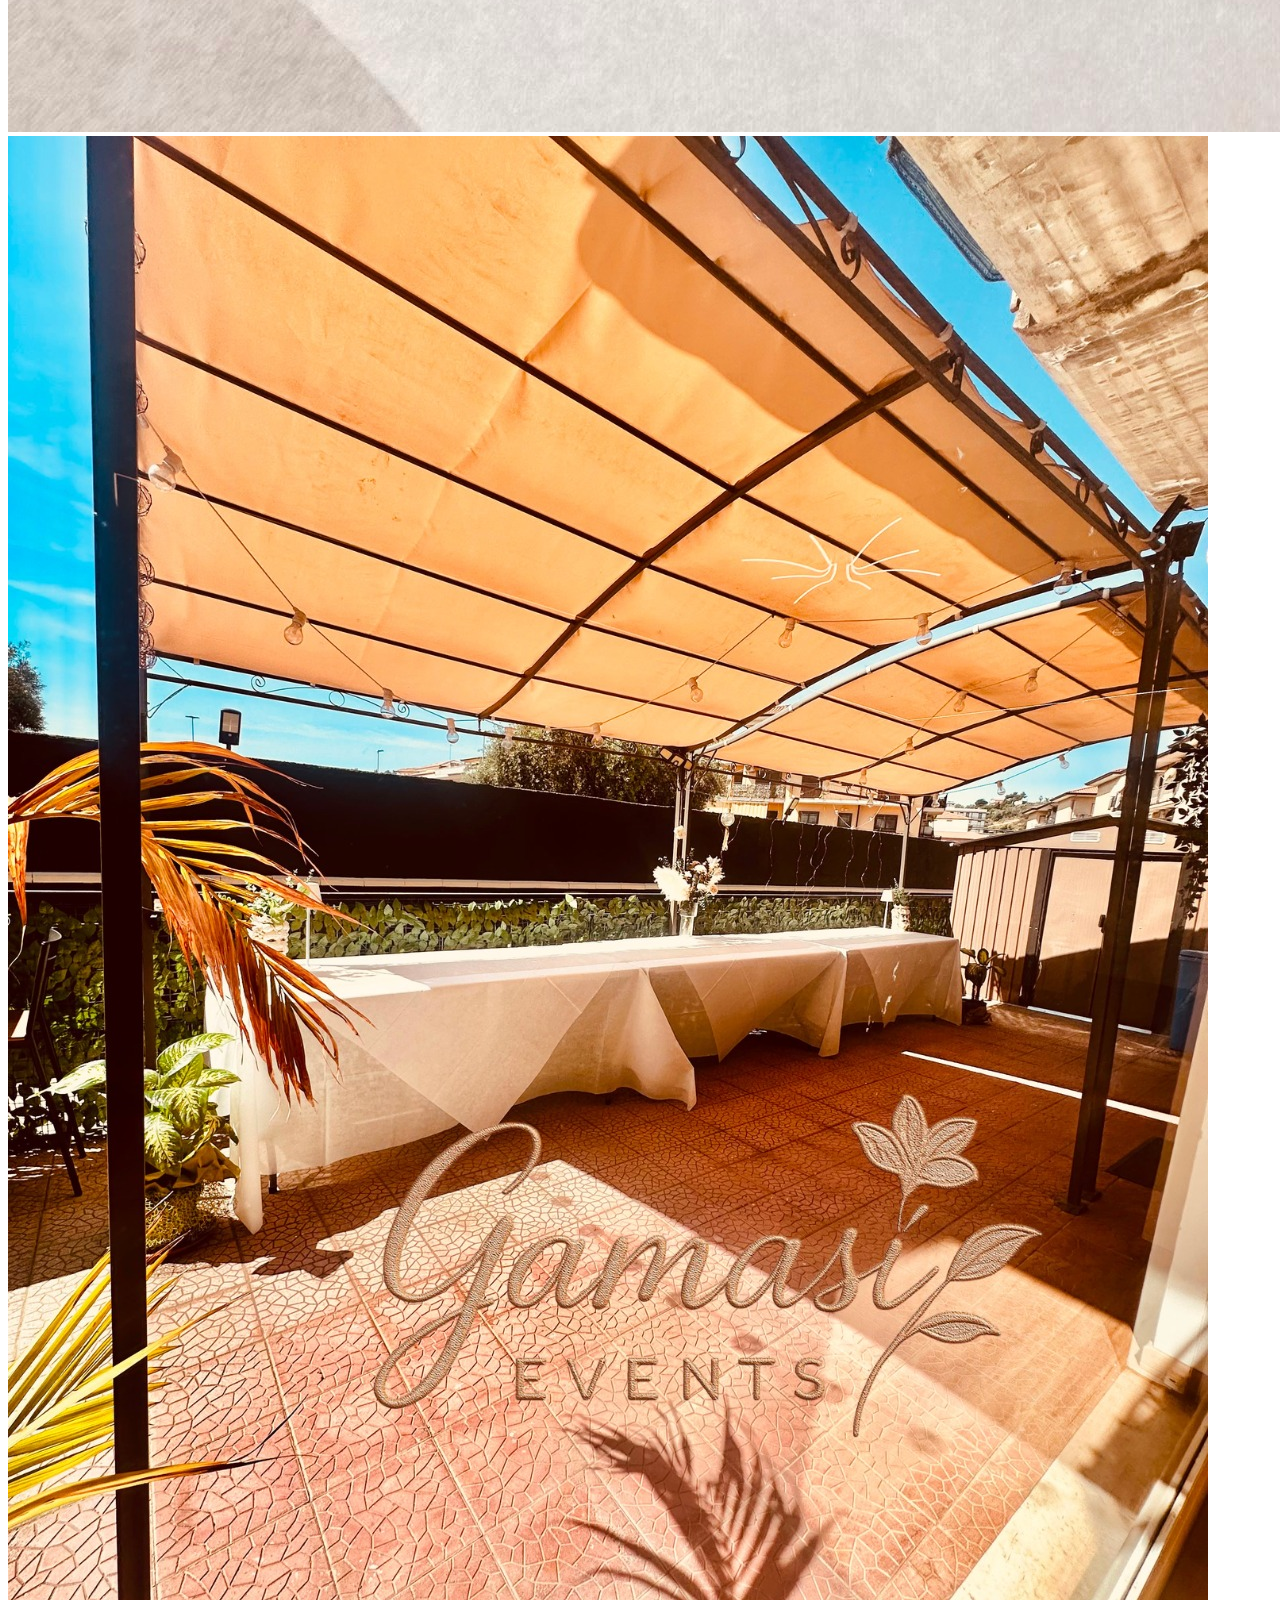
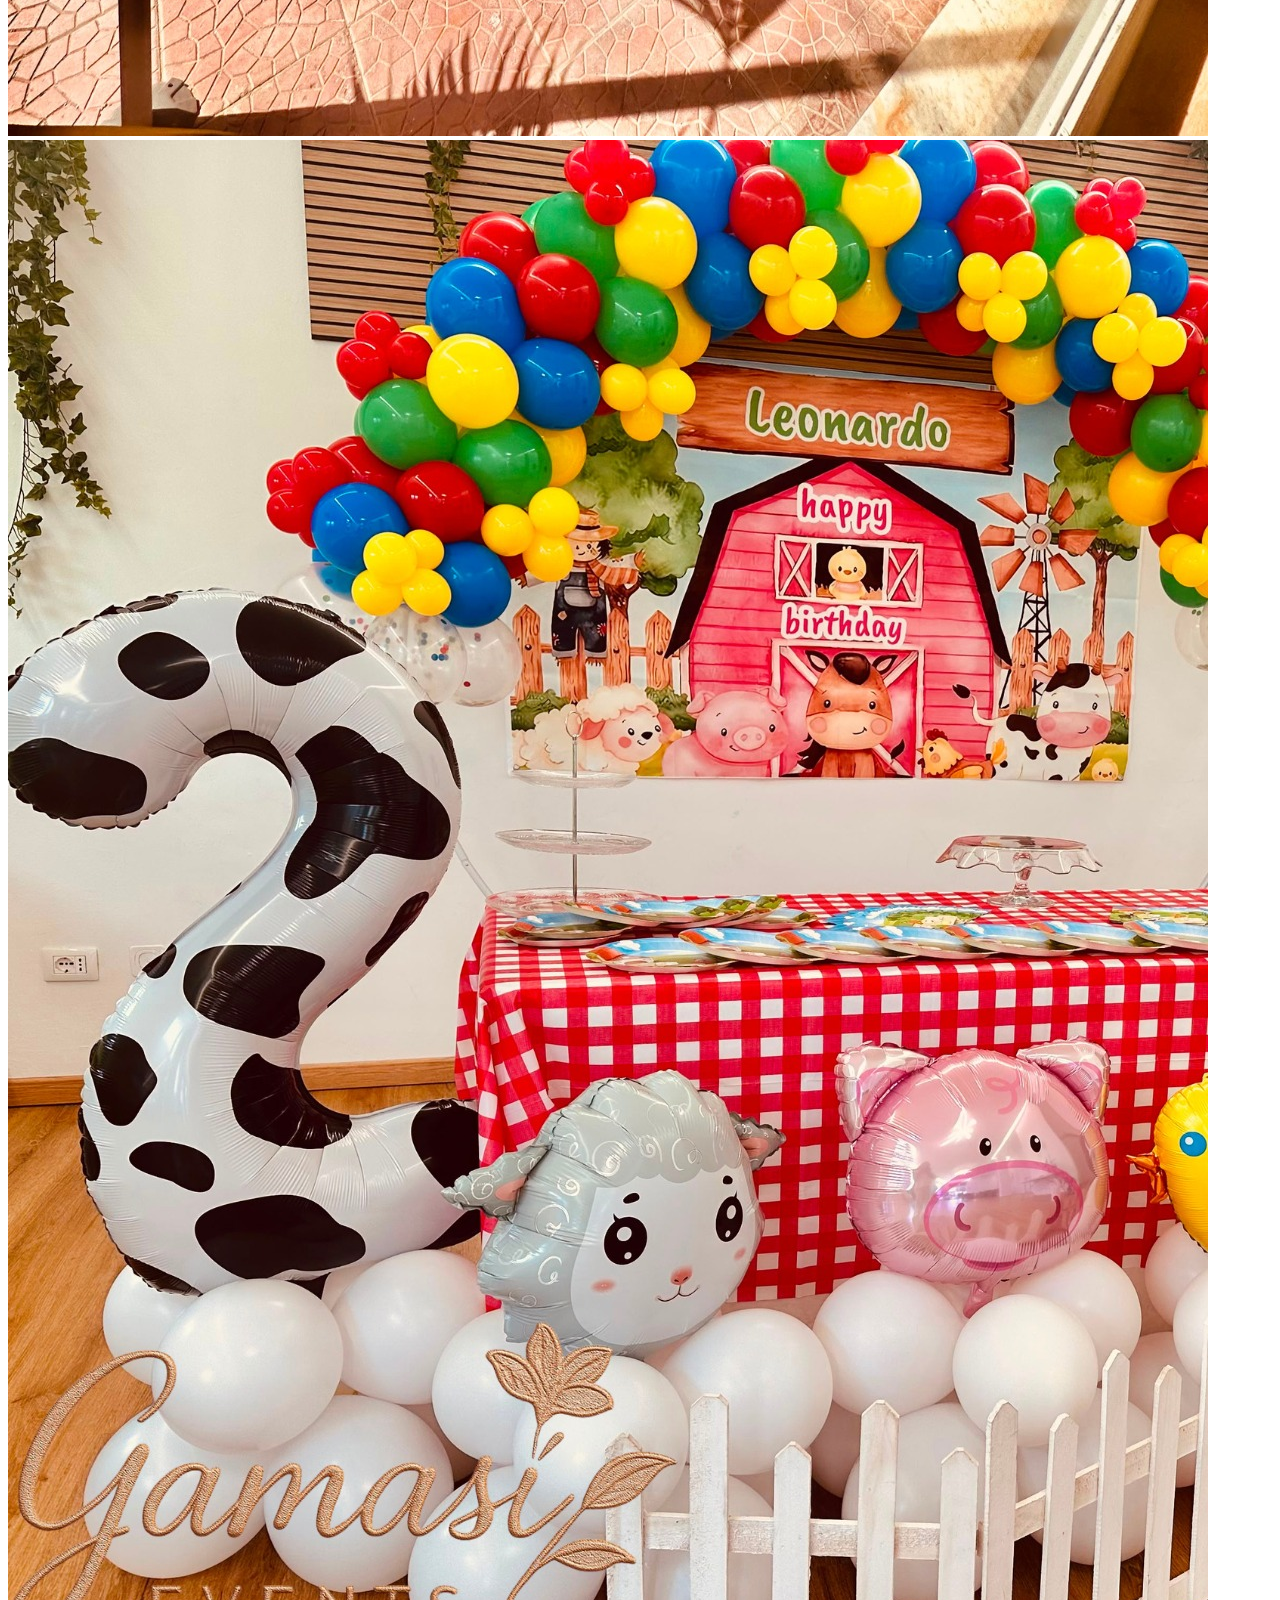
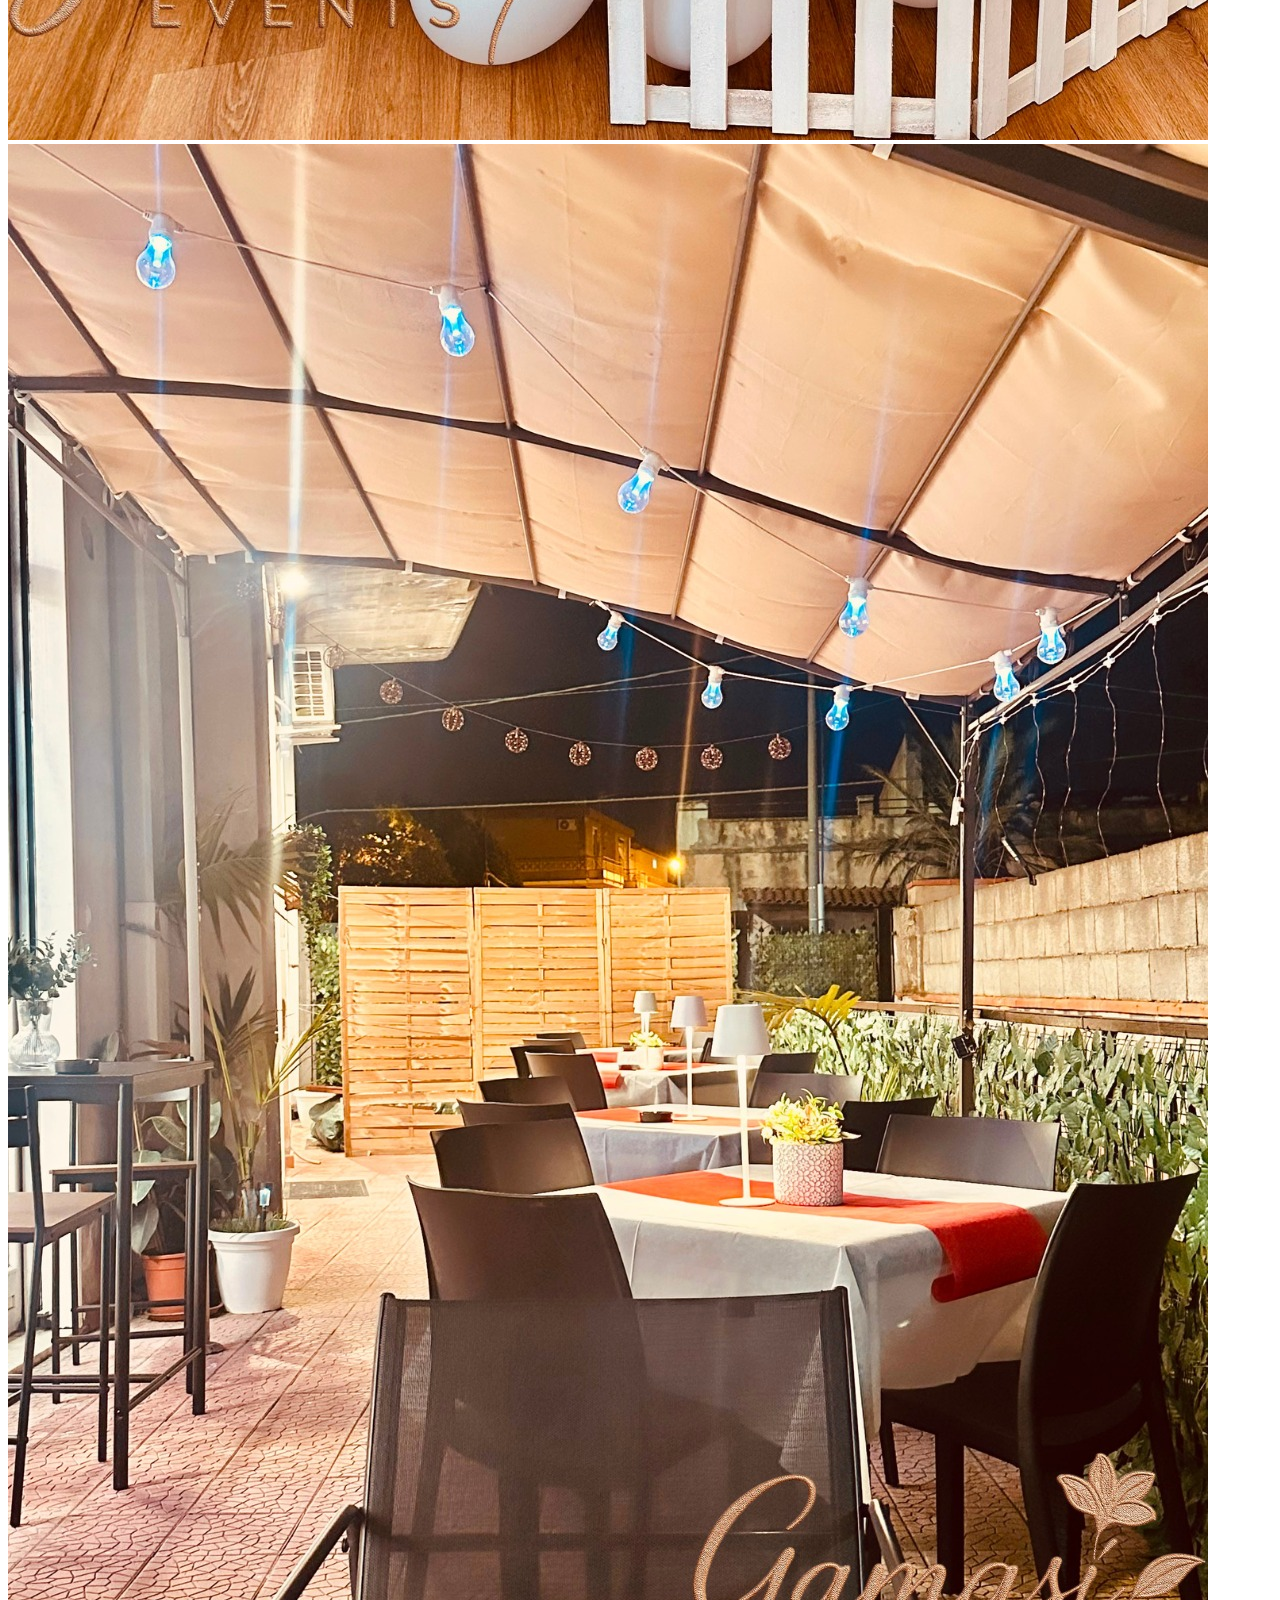
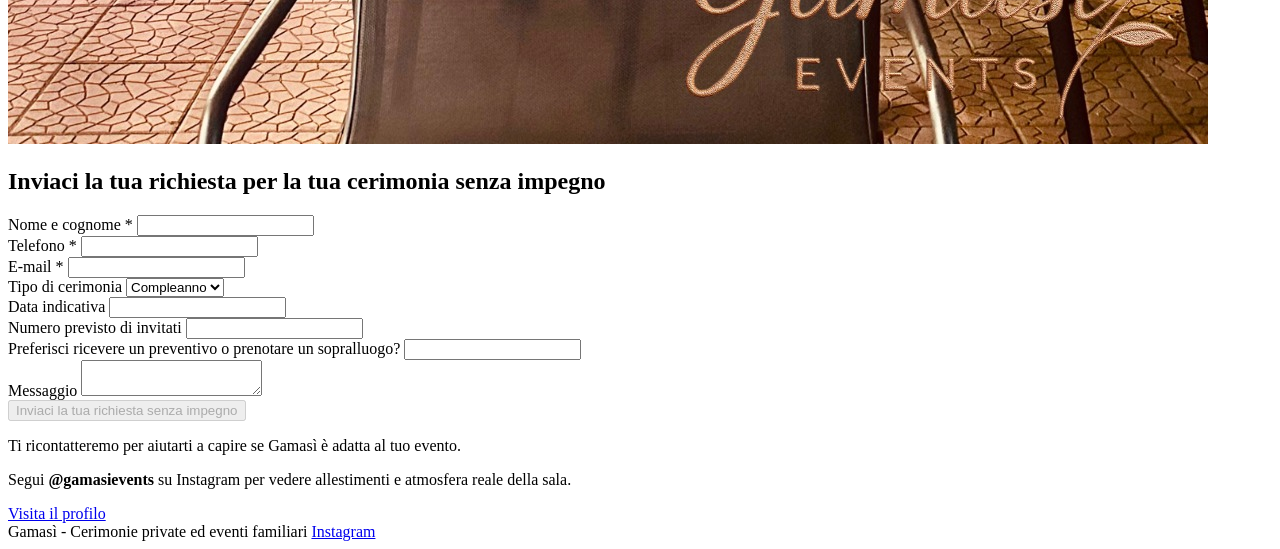
==== commit 5125dee5: "Update cerimonie.html" ====
--- a/cerimonie.html
+++ b/cerimonie.html
@@ -1,6 +1,15 @@
 <!doctype html>
 <html lang="it">
   <head>
+    <!-- Google tag (gtag.js) -->
+<script async src="https://www.googletagmanager.com/gtag/js?id=AW-17488590142"></script>
+<script>
+  window.dataLayer = window.dataLayer || [];
+  function gtag(){dataLayer.push(arguments);}
+  gtag('js', new Date());
+
+  gtag('config', 'AW-17488590142');
+</script>
     <meta charset="UTF-8" />
     <meta name="viewport" content="width=device-width, initial-scale=1.0" />
     <title>Gamasì | Sala eventi per cerimonie, battesimi, comunioni e lauree</title>
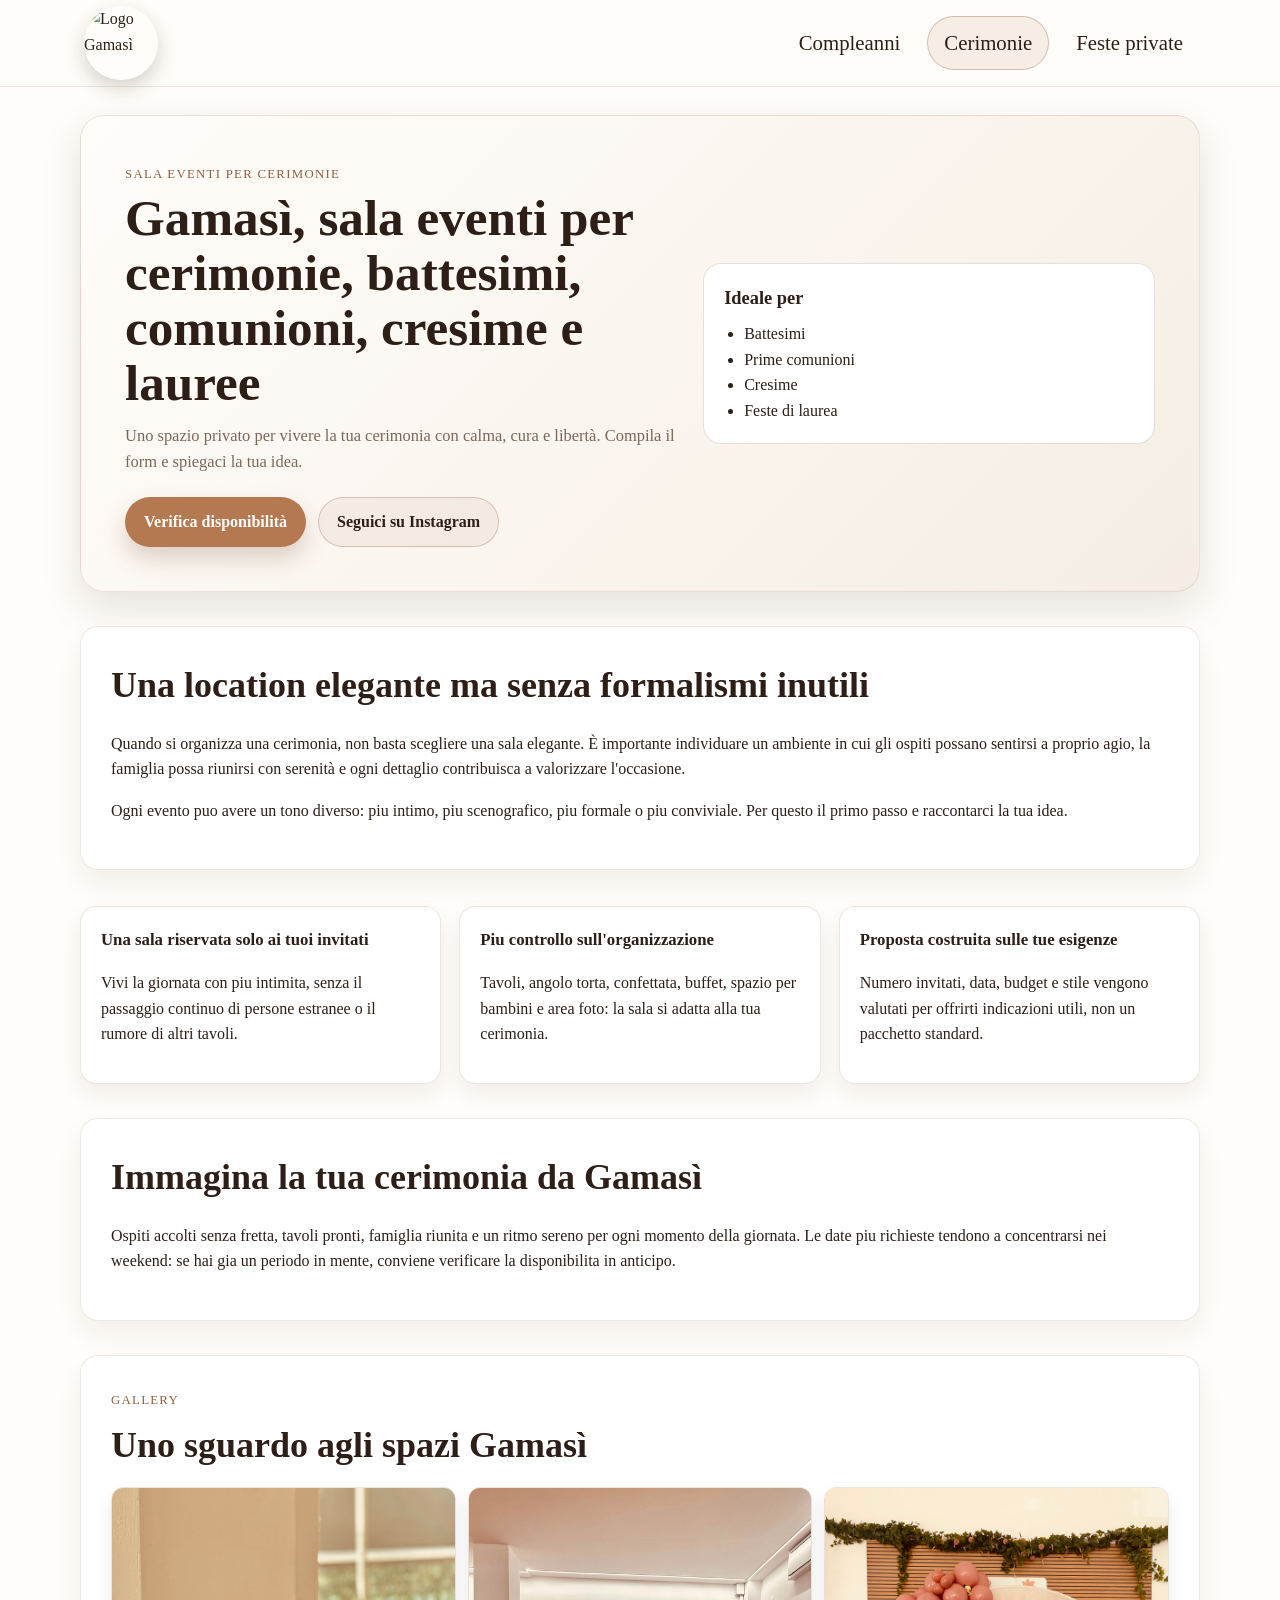
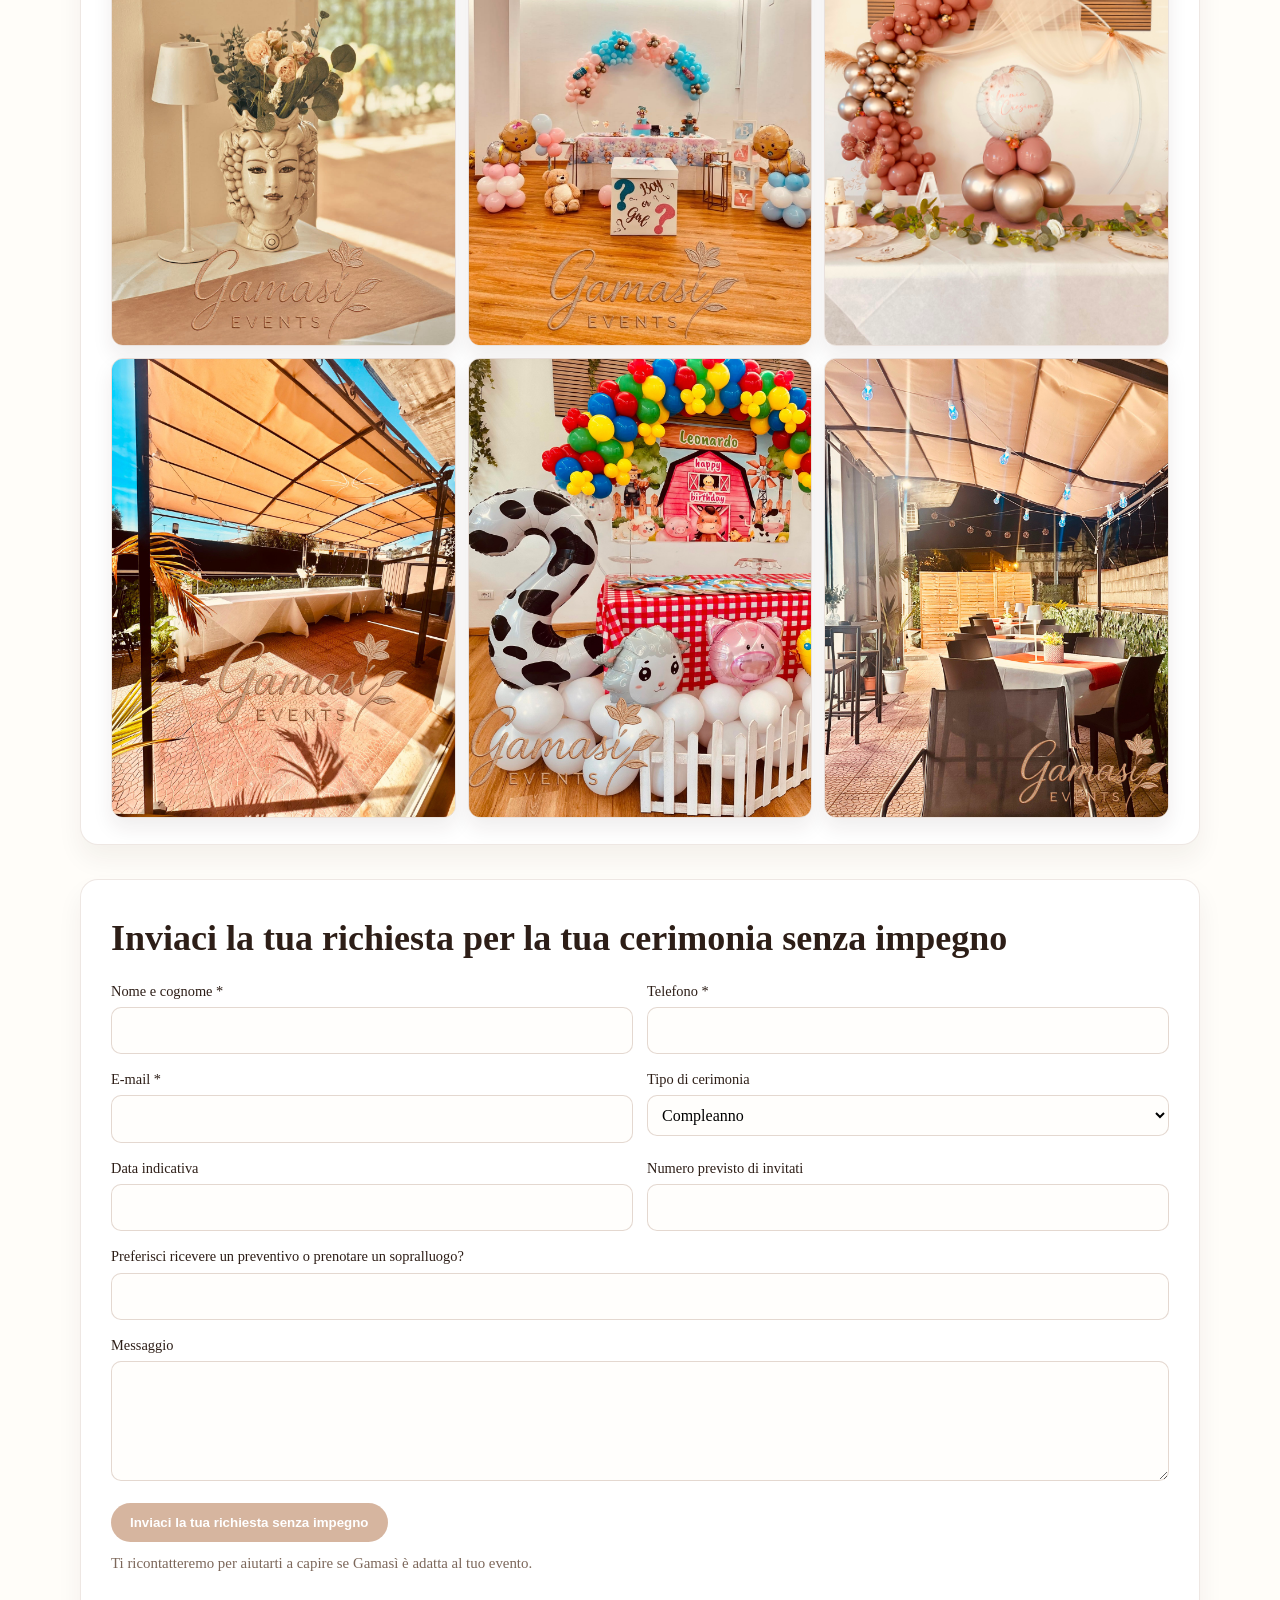
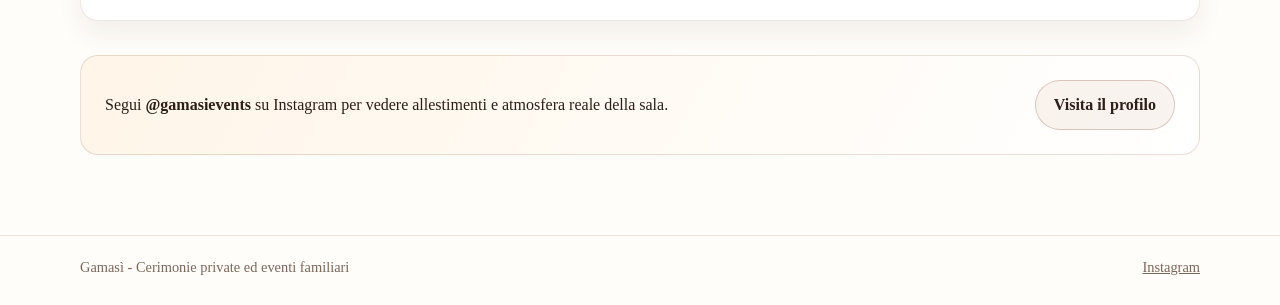
==== commit f397c271: "favicon" ====
--- a/cerimonie.html
+++ b/cerimonie.html
@@ -1,15 +1,6 @@
 <!doctype html>
 <html lang="it">
   <head>
-    <!-- Google tag (gtag.js) -->
-<script async src="https://www.googletagmanager.com/gtag/js?id=AW-17488590142"></script>
-<script>
-  window.dataLayer = window.dataLayer || [];
-  function gtag(){dataLayer.push(arguments);}
-  gtag('js', new Date());
-
-  gtag('config', 'AW-17488590142');
-</script>
     <meta charset="UTF-8" />
     <meta name="viewport" content="width=device-width, initial-scale=1.0" />
     <title>Gamasì | Sala eventi per cerimonie, battesimi, comunioni e lauree</title>
@@ -21,6 +12,7 @@
       name="keywords"
       content="sala eventi per cerimonie, location per battesimi, sala per comunioni, sala per cresime, sala per festa di laurea, location cerimonie private, sala eventi Gamasì"
     />
+    <link rel="icon" type="image/jpeg" href="img/logo.jpg" />
     <link rel="preconnect" href="https://fonts.googleapis.com" />
     <link rel="preconnect" href="https://fonts.gstatic.com" crossorigin />
     <link
@@ -41,6 +33,15 @@
     fbq('track', 'PageView');
     </script>
     <noscript><img height="1" width="1" style="display:none" src="https://www.facebook.com/tr?id=272589543171780&ev=PageView&noscript=1"/></noscript>
+
+    <script async src="https://www.googletagmanager.com/gtag/js?id=AW-17488590142"></script>
+    <script>
+      window.dataLayer = window.dataLayer || [];
+      function gtag(){dataLayer.push(arguments);}
+      gtag('js', new Date());
+
+      gtag('config', 'AW-17488590142');
+    </script>
   </head>
   <body>
     <header class="site-header">
--- a/css/styles.css
+++ b/css/styles.css
@@ -0,0 +1,501 @@
+:root {
+  --ivory: #fffdf9;
+  --sand: #f5ede3;
+  --almond: #e9dccb;
+  --copper: #b57952;
+  --copper-dark: #8f5f43;
+  --espresso: #2d1e17;
+  --mist: #7c675a;
+  --white: #ffffff;
+  --shadow: 0 16px 40px rgba(45, 30, 23, 0.12);
+}
+
+* {
+  box-sizing: border-box;
+}
+
+html,
+body {
+  margin: 0;
+  padding: 0;
+}
+
+body {
+  font-family: "DM Serif Display";
+  color: var(--espresso);
+  background-color: var(--ivory);
+  background-image: url("../img/background-cropped.png");
+  background-repeat: repeat;
+  background-position: top left;
+  background-size: auto;
+  line-height: 1.6;
+}
+
+a {
+  color: inherit;
+}
+
+.site-header {
+  position: sticky;
+  top: 0;
+  z-index: 10;
+  background: rgba(255, 253, 249, 0.92);
+  backdrop-filter: blur(8px);
+  border-bottom: 1px solid rgba(143, 95, 67, 0.15);
+}
+
+.nav-wrap {
+  width: min(1120px, 92vw);
+  margin: 0 auto;
+  min-height: 82px;
+  display: flex;
+  align-items: center;
+  justify-content: space-between;
+  gap: 24px;
+}
+
+.brand {
+  display: flex;
+  align-items: center;
+  gap: 14px;
+  padding: 6px 4px;
+  text-decoration: none;
+}
+
+.brand img {
+  width: 74px;
+  height: 74px;
+  border-radius: 50%;
+  object-fit: cover;
+  box-shadow: 0 8px 20px rgba(45, 30, 23, 0.2);
+}
+
+.brand span {
+  font-family: "DM Serif Display";
+  font-size: 2rem;
+  letter-spacing: 0.03em;
+  font-weight: 600;
+}
+
+.site-nav {
+  display: flex;
+  flex-wrap: wrap;
+  gap: 10px;
+}
+
+.site-nav a {
+  text-decoration: none;
+  font-size: 1.3rem;
+  padding: 9px 16px;
+  border-radius: 999px;
+  border: 1px solid transparent;
+  transition: all 0.2s ease;
+}
+
+.site-nav a:hover,
+.site-nav a:focus-visible,
+.site-nav a.active {
+  border-color: rgba(143, 95, 67, 0.35);
+  background: rgba(181, 121, 82, 0.12);
+}
+
+main {
+  width: min(1120px, 92vw);
+  margin: 28px auto 80px;
+}
+
+.hero {
+  display: grid;
+  grid-template-columns: 1.1fr 0.9fr;
+  gap: 26px;
+  align-items: center;
+  background: linear-gradient(135deg, #fffdfa 0%, var(--sand) 100%);
+  border: 1px solid rgba(143, 95, 67, 0.16);
+  border-radius: 24px;
+  padding: 44px;
+  box-shadow: var(--shadow);
+  animation: fade-up 0.7s ease both;
+}
+
+.hero h1 {
+  font-family: "DM Serif Display";
+  font-size: clamp(2rem, 4vw, 3.3rem);
+  line-height: 1.07;
+  margin: 0 0 12px;
+}
+
+.hero p {
+  margin: 0;
+  color: var(--mist);
+  font-size: 1.03rem;
+}
+
+.hero-card {
+  background: var(--white);
+  border: 1px solid rgba(143, 95, 67, 0.2);
+  border-radius: 18px;
+  padding: 20px;
+}
+
+.hero-card h2 {
+  margin: 0 0 8px;
+  font-size: 1.15rem;
+}
+
+.hero-card ul {
+  margin: 0;
+  padding-left: 20px;
+}
+
+.cta-row {
+  margin-top: 22px;
+  display: flex;
+  flex-wrap: wrap;
+  gap: 12px;
+}
+
+.btn {
+  display: inline-flex;
+  align-items: center;
+  justify-content: center;
+  padding: 11px 18px;
+  border-radius: 999px;
+  border: 1px solid transparent;
+  text-decoration: none;
+  font-weight: 600;
+  transition: transform 0.2s ease, box-shadow 0.2s ease, background 0.2s ease;
+}
+
+.btn-primary {
+  background: var(--copper);
+  color: #fff;
+  box-shadow: 0 12px 22px rgba(143, 95, 67, 0.26);
+}
+
+.btn-secondary {
+  background: rgba(181, 121, 82, 0.08);
+  border-color: rgba(143, 95, 67, 0.3);
+}
+
+.btn:hover,
+.btn:focus-visible {
+  transform: translateY(-1px);
+}
+
+.btn:disabled {
+  opacity: 0.55;
+  cursor: not-allowed;
+  transform: none;
+  box-shadow: none;
+}
+
+.panel-grid {
+  margin-top: 36px;
+  display: grid;
+  grid-template-columns: repeat(3, minmax(0, 1fr));
+  gap: 18px;
+}
+
+.panel {
+  background: var(--white);
+  border-radius: 16px;
+  padding: 20px;
+  border: 1px solid rgba(143, 95, 67, 0.16);
+  box-shadow: 0 10px 22px rgba(45, 30, 23, 0.07);
+  animation: fade-up 0.7s ease both;
+}
+
+.panel h3 {
+  margin: 0 0 6px;
+  font-size: 1.05rem;
+}
+
+.section {
+  margin-top: 34px;
+  background: var(--white);
+  border-radius: 18px;
+  padding: 30px;
+  border: 1px solid rgba(143, 95, 67, 0.15);
+  box-shadow: 0 14px 26px rgba(45, 30, 23, 0.06);
+  animation: fade-up 0.8s ease both;
+}
+
+.section h2 {
+  margin-top: 0;
+  margin-bottom: 12px;
+  font-family: "DM Serif Display";
+  font-size: clamp(1.6rem, 3.2vw, 2.25rem);
+}
+
+.section h3 {
+  margin-bottom: 8px;
+}
+
+.section ul {
+  margin-top: 0;
+  padding-left: 20px;
+}
+
+.gallery-section {
+  padding-bottom: 26px;
+}
+
+.gallery-grid {
+  margin-top: 10px;
+  display: grid;
+  grid-template-columns: repeat(3, minmax(0, 1fr));
+  gap: 12px;
+}
+
+.gallery-grid img {
+  width: 100%;
+  aspect-ratio: 3 / 4;
+  height: auto;
+  object-fit: cover;
+  border-radius: 12px;
+  border: 1px solid rgba(143, 95, 67, 0.18);
+  box-shadow: 0 10px 20px rgba(45, 30, 23, 0.08);
+  transition: transform 0.2s ease, box-shadow 0.2s ease;
+}
+
+.gallery-grid img:hover {
+  transform: translateY(-2px);
+  box-shadow: 0 14px 24px rgba(45, 30, 23, 0.14);
+}
+
+.visit-grid {
+  margin-top: 10px;
+  display: grid;
+  grid-template-columns: 0.9fr 1.1fr;
+  gap: 18px;
+  align-items: stretch;
+}
+
+.visit-grid p {
+  margin-top: 0;
+}
+
+.map-wrap {
+  min-height: 320px;
+  border-radius: 14px;
+  border: 1px solid rgba(143, 95, 67, 0.2);
+  overflow: hidden;
+  box-shadow: 0 12px 24px rgba(45, 30, 23, 0.1);
+}
+
+.map-wrap iframe {
+  width: 100%;
+  height: 100%;
+  min-height: 320px;
+  border: 0;
+}
+
+.kicker {
+  display: inline-block;
+  font-size: 0.8rem;
+  text-transform: uppercase;
+  letter-spacing: 0.1em;
+  color: var(--copper-dark);
+  margin-bottom: 7px;
+}
+
+.form-grid {
+  display: grid;
+  grid-template-columns: repeat(2, minmax(0, 1fr));
+  gap: 14px;
+}
+
+label {
+  display: block;
+  font-size: 0.9rem;
+  margin-bottom: 4px;
+}
+
+input,
+select,
+textarea {
+  width: 100%;
+  border: 1px solid rgba(143, 95, 67, 0.24);
+  border-radius: 10px;
+  padding: 10px;
+  font: inherit;
+  background: #fffefc;
+}
+
+textarea {
+  min-height: 120px;
+  resize: vertical;
+}
+
+.full {
+  grid-column: 1 / -1;
+}
+
+.microcopy {
+  margin-top: 10px;
+  color: var(--mist);
+  font-size: 0.93rem;
+}
+
+.toast {
+  position: fixed;
+  right: 18px;
+  bottom: 18px;
+  max-width: min(360px, calc(100vw - 36px));
+  padding: 12px 14px;
+  border-radius: 12px;
+  border: 1px solid transparent;
+  box-shadow: 0 12px 28px rgba(45, 30, 23, 0.2);
+  font-size: 1.11rem;
+  line-height: 1.4;
+  opacity: 0;
+  transform: translateY(12px);
+  pointer-events: none;
+  transition: opacity 0.2s ease, transform 0.2s ease;
+  z-index: 50;
+}
+
+.toast.is-visible {
+  opacity: 1;
+  transform: translateY(0);
+}
+
+.toast.is-success {
+  background: #f3fff5;
+  color: #1d5230;
+  border-color: rgba(41, 122, 66, 0.3);
+}
+
+.toast.is-error {
+  background: #fff6f3;
+  color: #7f2c1f;
+  border-color: rgba(162, 69, 49, 0.35);
+}
+
+.instagram {
+  margin-top: 34px;
+  background: linear-gradient(120deg, #fff5e8, #fff);
+  border: 1px solid rgba(143, 95, 67, 0.2);
+  border-radius: 18px;
+  padding: 24px;
+  display: flex;
+  justify-content: space-between;
+  align-items: center;
+  gap: 16px;
+}
+
+.instagram p {
+  margin: 0;
+}
+
+.site-footer {
+  border-top: 1px solid rgba(143, 95, 67, 0.16);
+  background: rgba(255, 253, 249, 0.92);
+  backdrop-filter: blur(8px);
+  color: var(--mist);
+  font-size: 0.9rem;
+  padding: 20px 0 26px;
+}
+
+.site-footer .wrap {
+  width: min(1120px, 92vw);
+  margin: 0 auto;
+  display: flex;
+  flex-wrap: wrap;
+  justify-content: space-between;
+  gap: 8px;
+}
+
+@keyframes fade-up {
+  from {
+    opacity: 0;
+    transform: translateY(8px);
+  }
+
+  to {
+    opacity: 1;
+    transform: translateY(0);
+  }
+}
+
+@media (max-width: 900px) {
+  .hero {
+    grid-template-columns: 1fr;
+    padding: 30px;
+  }
+
+  .panel-grid {
+    grid-template-columns: 1fr;
+  }
+
+  .form-grid {
+    grid-template-columns: 1fr;
+  }
+
+  .gallery-grid {
+    grid-template-columns: repeat(2, minmax(0, 1fr));
+  }
+
+  .visit-grid {
+    grid-template-columns: 1fr;
+  }
+
+  .map-wrap,
+  .map-wrap iframe {
+    min-height: 300px;
+  }
+
+  .instagram {
+    flex-direction: column;
+    align-items: flex-start;
+  }
+}
+
+@media (max-width: 640px) {
+  .nav-wrap {
+    flex-direction: row;
+    padding: 10px 0;
+    align-items: center;
+    gap: 10px;
+  }
+
+  .brand {
+    padding: 2px 0;
+  }
+
+  .brand img {
+    width: 62px;
+    height: 62px;
+  }
+
+  .site-nav {
+    width: auto;
+    flex-wrap: nowrap;
+    gap: 6px;
+    overflow-x: auto;
+    -webkit-overflow-scrolling: touch;
+  }
+
+  .site-nav a {
+    padding: 7px 10px;
+    font-size: 0.9rem;
+    white-space: nowrap;
+  }
+
+  .section,
+  .hero {
+    border-radius: 16px;
+    padding: 22px;
+  }
+
+  .gallery-grid {
+    grid-template-columns: 1fr;
+  }
+
+  .toast {
+    right: 12px;
+    left: 12px;
+    bottom: 12px;
+    max-width: none;
+  }
+}
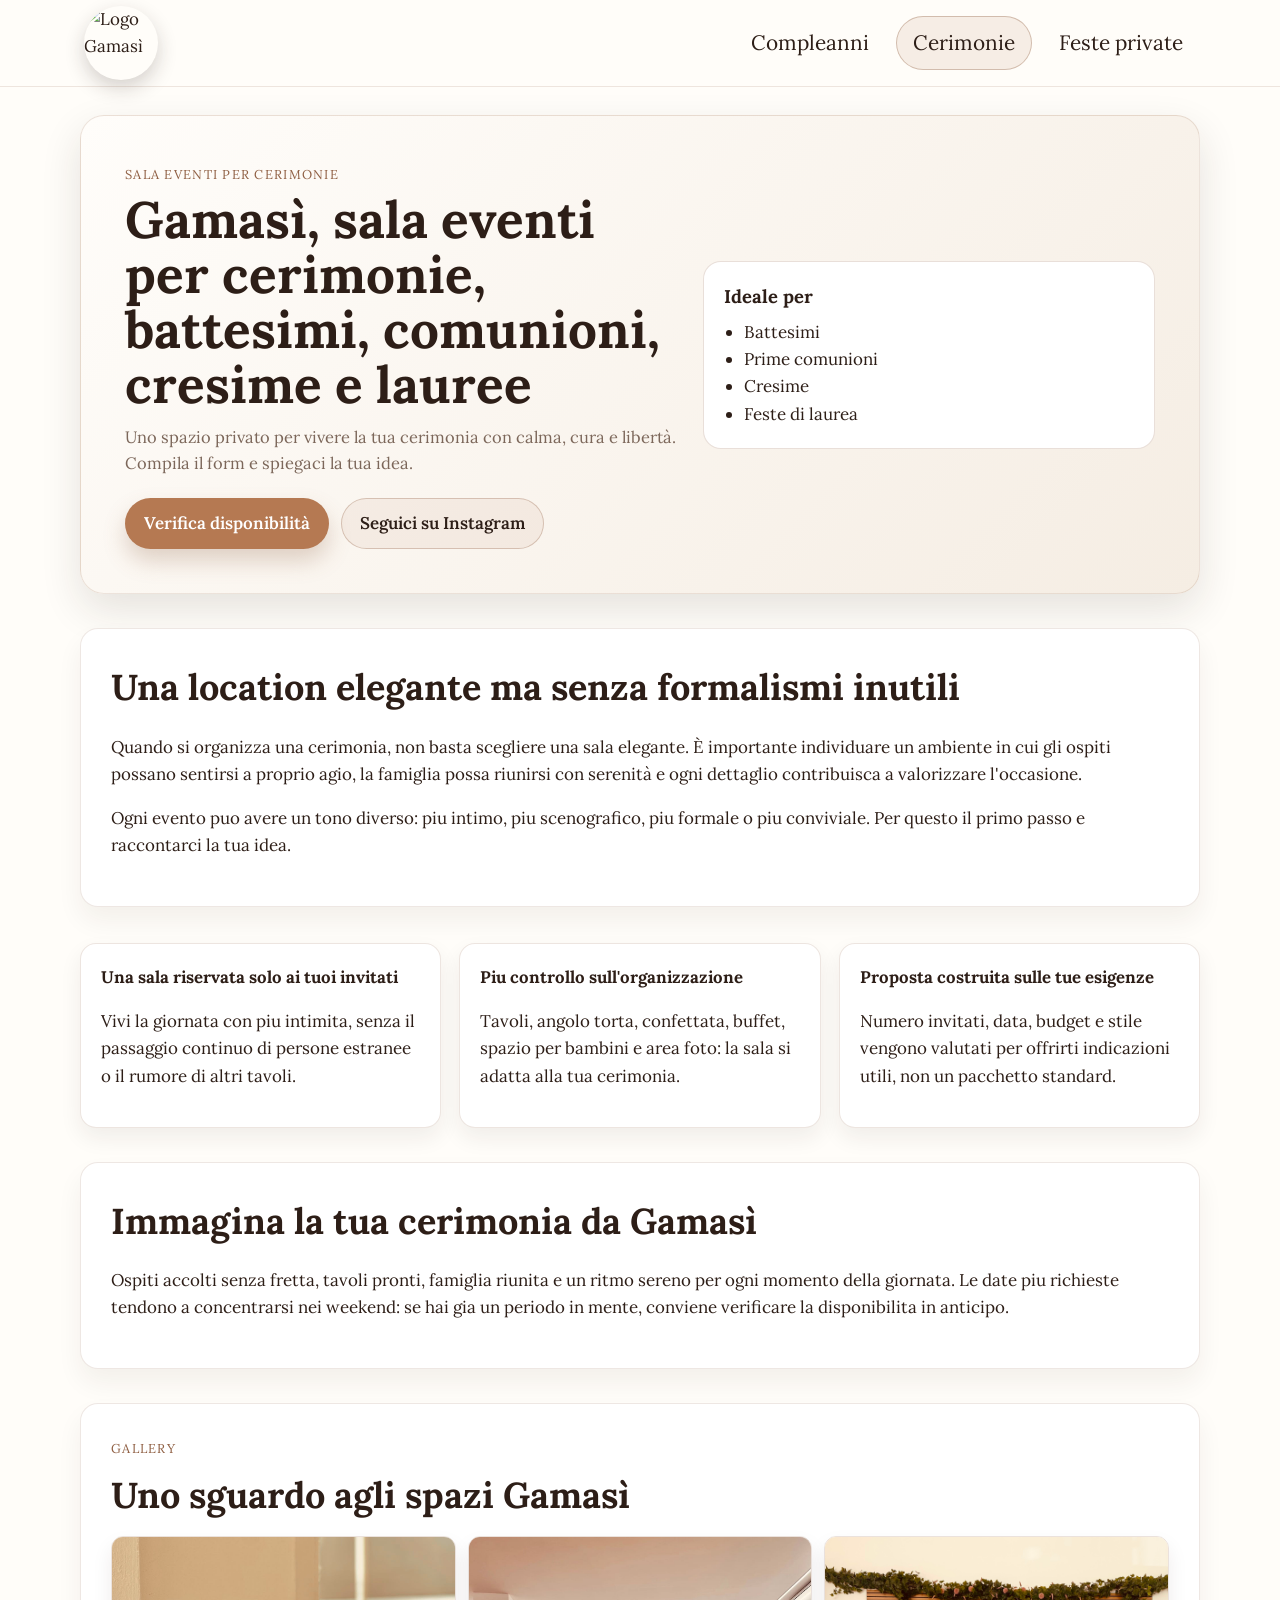
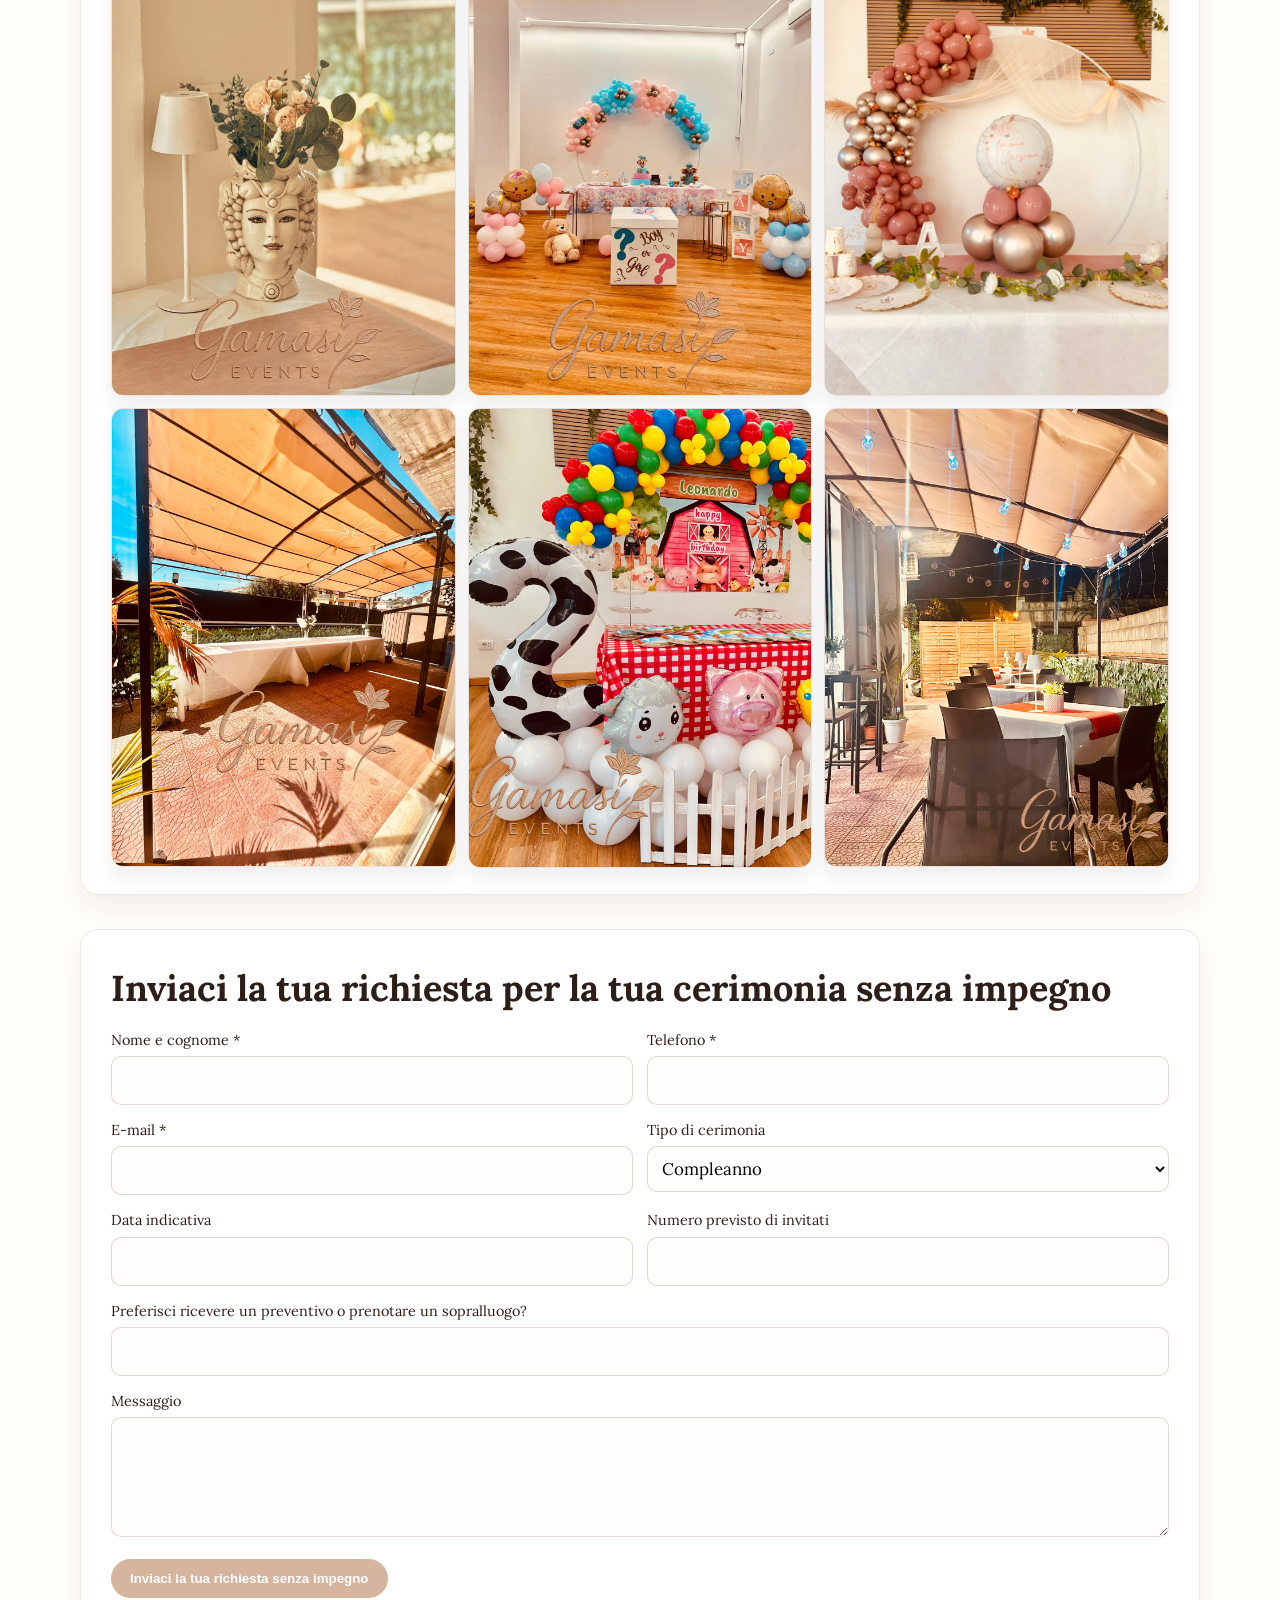
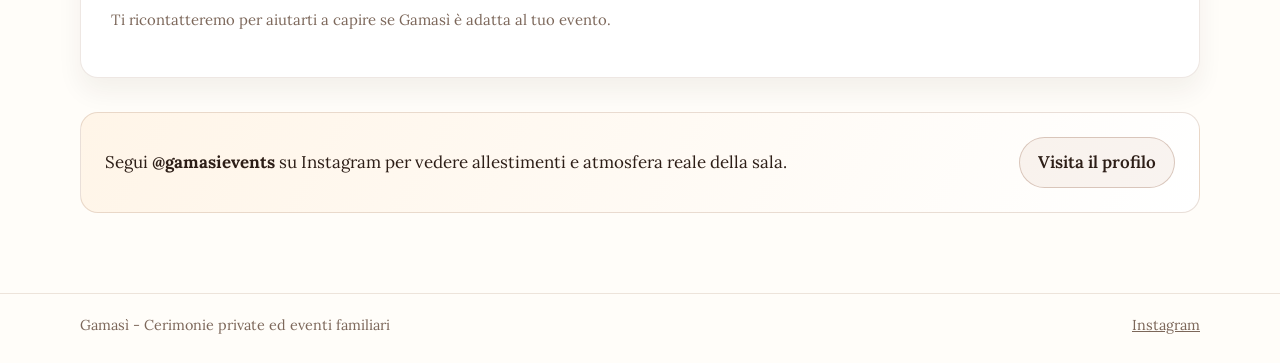
==== commit 29589f9b: "Lora font" ====
--- a/cerimonie.html
+++ b/cerimonie.html
@@ -16,7 +16,7 @@
     <link rel="preconnect" href="https://fonts.googleapis.com" />
     <link rel="preconnect" href="https://fonts.gstatic.com" crossorigin />
     <link
-      href="https://fonts.googleapis.com/css2?family=DM+Serif+Display:ital@0;1&display=swap"
+      href="https://fonts.googleapis.com/css2?family=Lora:ital,wght@0,400;0,500;0,600;0,700;1,400;1,500;1,600;1,700&display=swap"
       rel="stylesheet"
     />
     <link rel="stylesheet" href="css/styles.css" />
--- a/css/styles.css
+++ b/css/styles.css
@@ -21,7 +21,8 @@
 }
 
 body {
-  font-family: "DM Serif Display";
+  font-family: "Lora", Georgia, serif;
+  font-size: 1.06rem;
   color: var(--espresso);
   background-color: var(--ivory);
   background-image: url("../img/background-cropped.png");
@@ -71,7 +72,7 @@
 }
 
 .brand span {
-  font-family: "DM Serif Display";
+  font-family: "Lora", Georgia, serif;
   font-size: 2rem;
   letter-spacing: 0.03em;
   font-weight: 600;
@@ -118,7 +119,7 @@
 }
 
 .hero h1 {
-  font-family: "DM Serif Display";
+  font-family: "Lora", Georgia, serif;
   font-size: clamp(2rem, 4vw, 3.3rem);
   line-height: 1.07;
   margin: 0 0 12px;
@@ -223,7 +224,7 @@
 .section h2 {
   margin-top: 0;
   margin-bottom: 12px;
-  font-family: "DM Serif Display";
+  font-family: "Lora", Georgia, serif;
   font-size: clamp(1.6rem, 3.2vw, 2.25rem);
 }
 
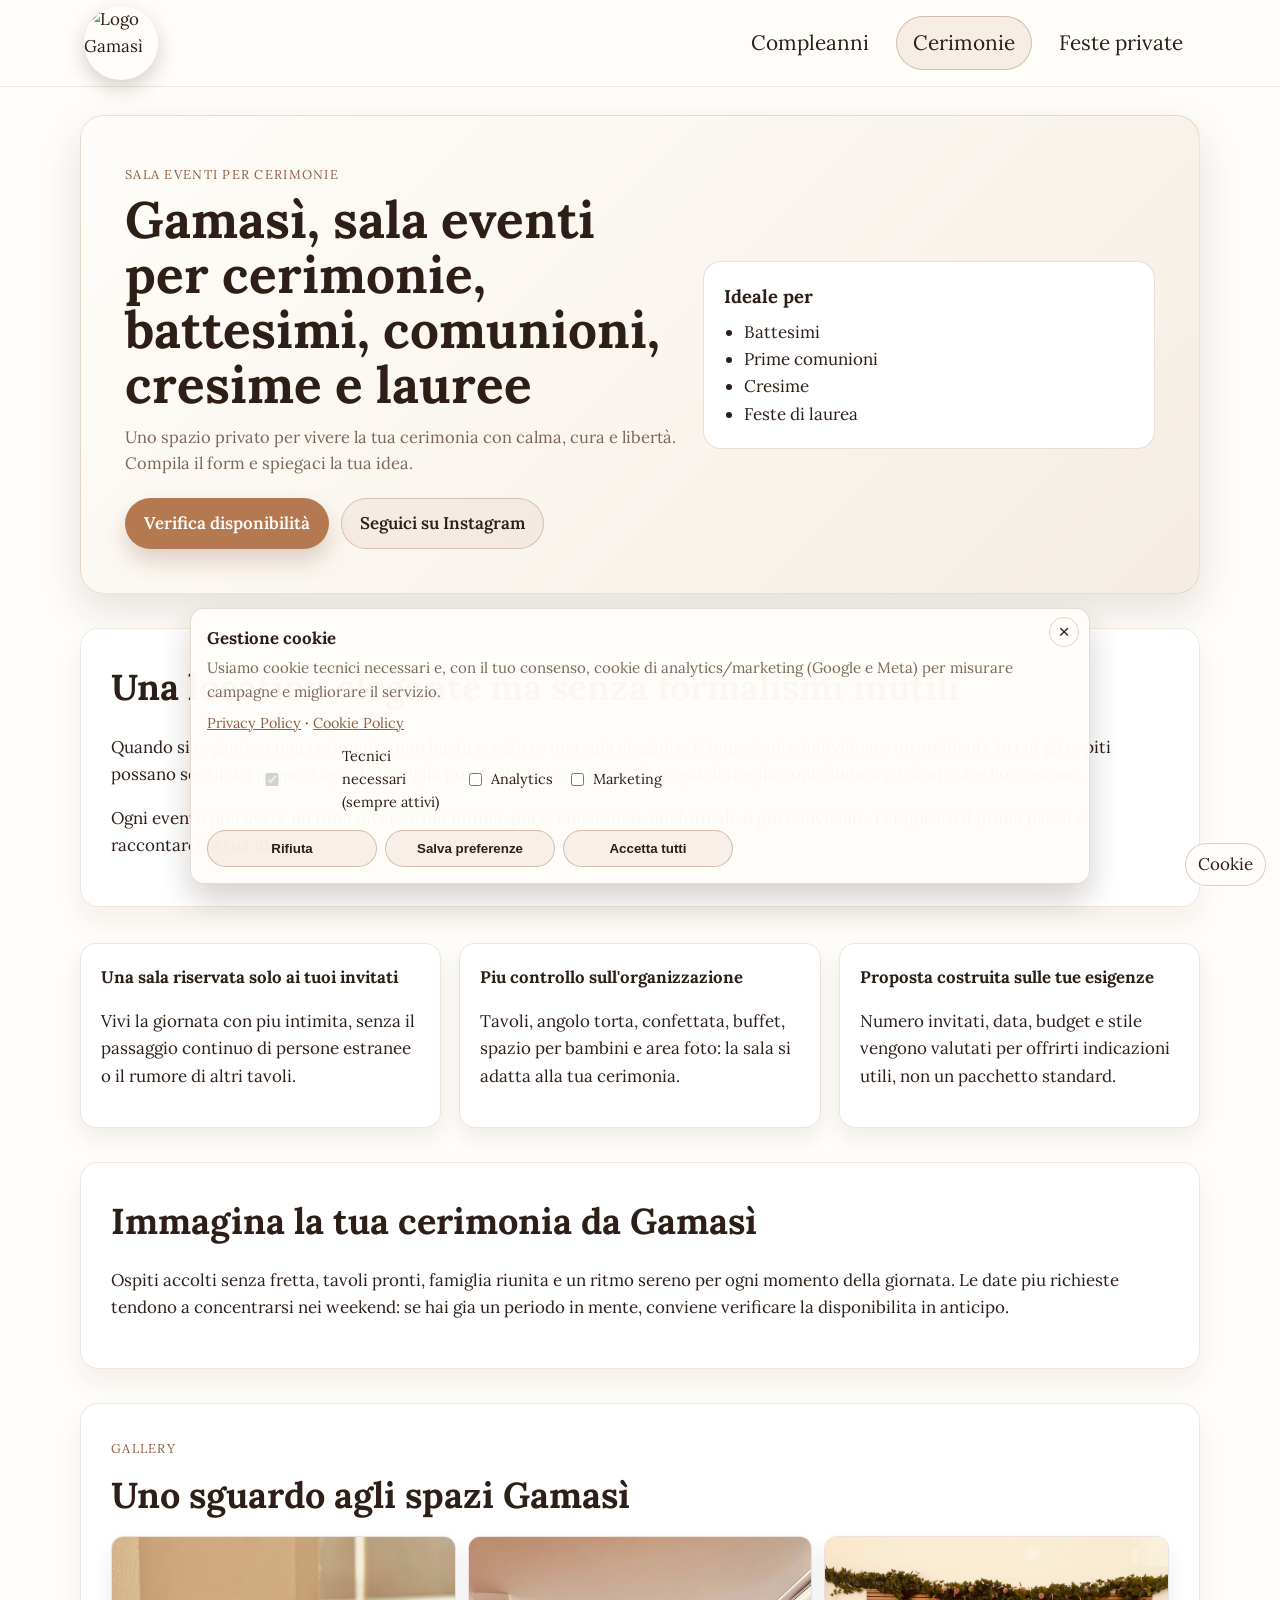
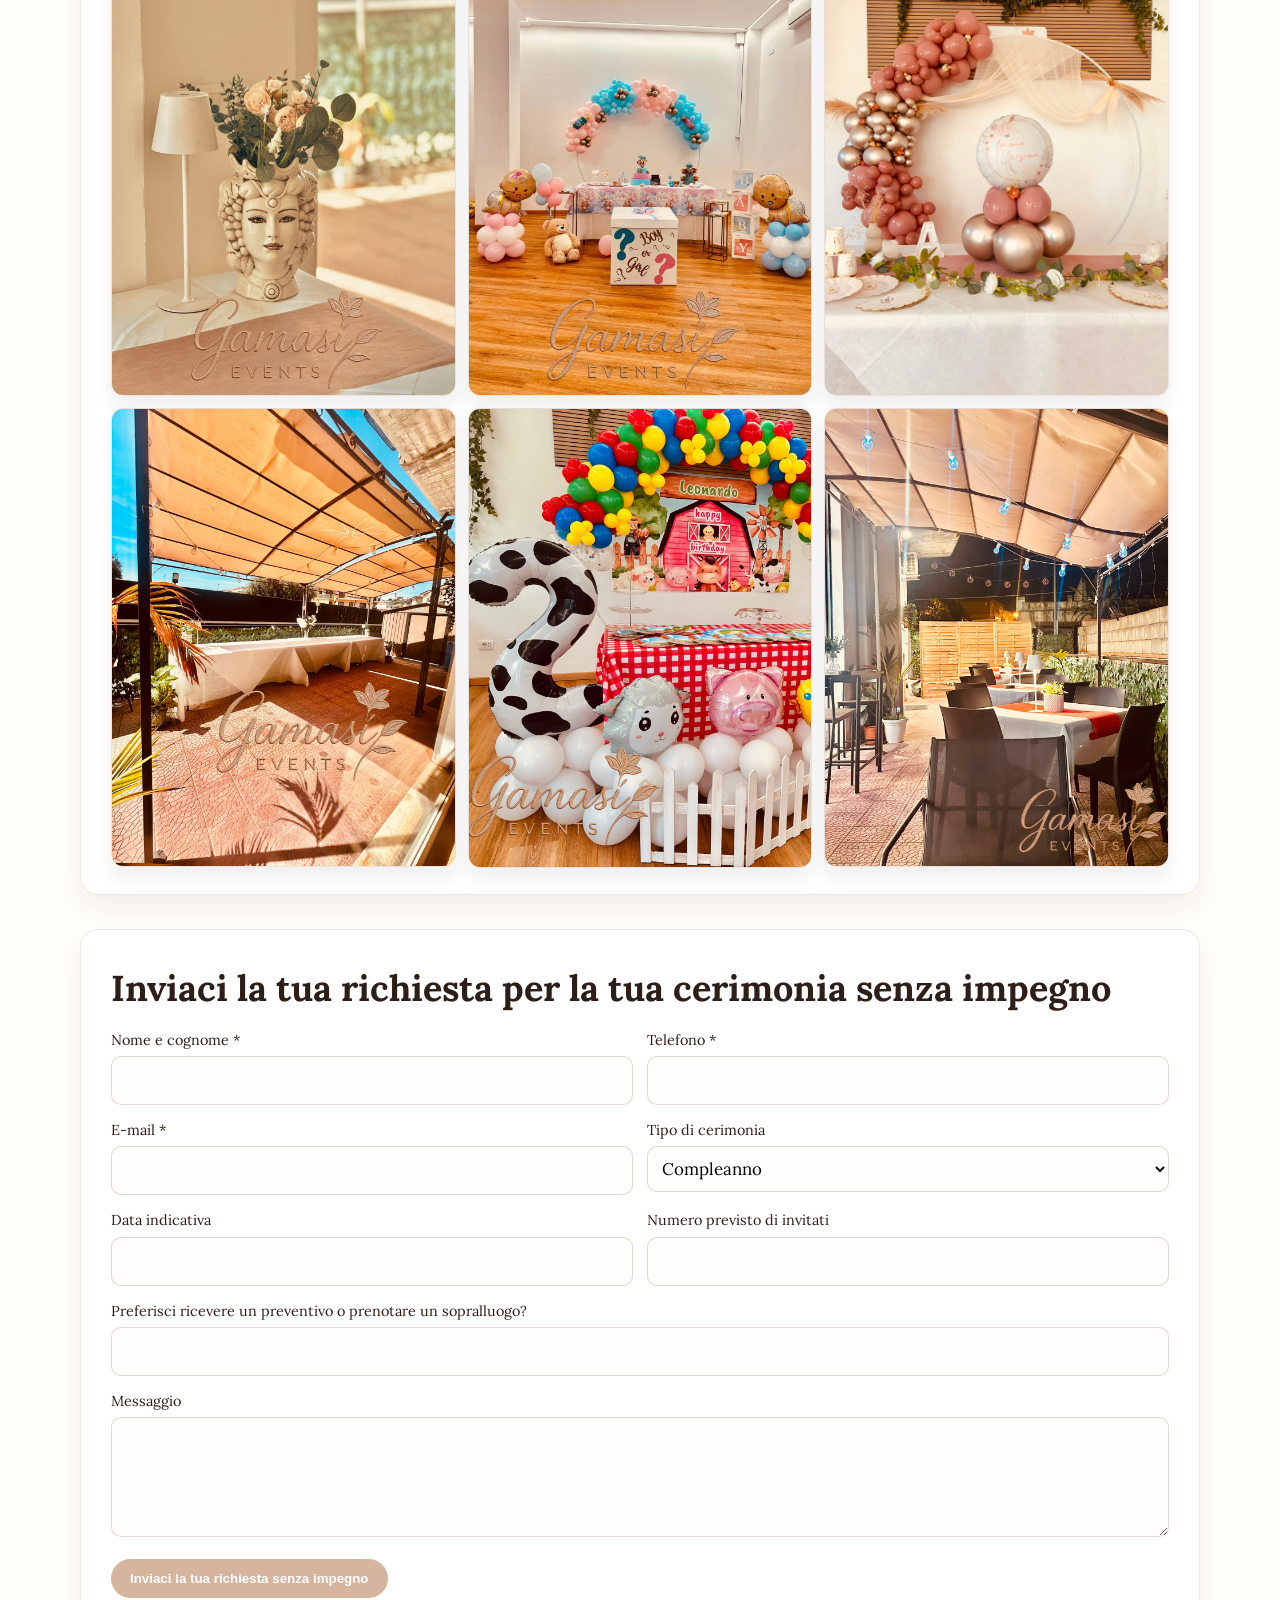
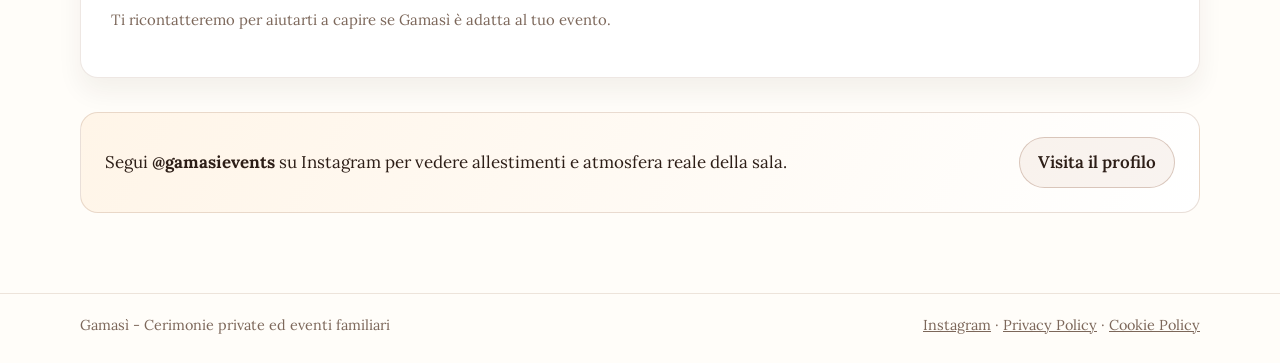
==== commit ebd49bc2: "cookie banner" ====
--- a/cerimonie.html
+++ b/cerimonie.html
@@ -20,27 +20,31 @@
       rel="stylesheet"
     />
     <link rel="stylesheet" href="css/styles.css" />
-    <script>
-    !function(f,b,e,v,n,t,s)
-    {if(f.fbq)return;n=f.fbq=function(){n.callMethod?
-    n.callMethod.apply(n,arguments):n.queue.push(arguments)};
-    if(!f._fbq)f._fbq=n;n.push=n;n.loaded=!0;n.version='2.0';
-    n.queue=[];t=b.createElement(e);t.async=!0;
-    t.src=v;s=b.getElementsByTagName(e)[0];
-    s.parentNode.insertBefore(t,s)}(window, document,'script',
-    'https://connect.facebook.net/en_US/fbevents.js');
-    fbq('init', '272589543171780');
-    fbq('track', 'PageView');
+    <script src="js/cookie-consent.js" defer></script>
+    <script type="text/plain" data-cookie-category="marketing">
+      !function(f,b,e,v,n,t,s)
+      {if(f.fbq)return;n=f.fbq=function(){n.callMethod?
+      n.callMethod.apply(n,arguments):n.queue.push(arguments)};
+      if(!f._fbq)f._fbq=n;n.push=n;n.loaded=!0;n.version='2.0';
+      n.queue=[];t=b.createElement(e);t.async=!0;
+      t.src=v;s=b.getElementsByTagName(e)[0];
+      s.parentNode.insertBefore(t,s)}(window, document,'script',
+      'https://connect.facebook.net/en_US/fbevents.js');
+      fbq('init', '272589543171780');
+      fbq('track', 'PageView');
     </script>
-    <noscript><img height="1" width="1" style="display:none" src="https://www.facebook.com/tr?id=272589543171780&ev=PageView&noscript=1"/></noscript>
-
-    <script async src="https://www.googletagmanager.com/gtag/js?id=AW-17488590142"></script>
-    <script>
-      window.dataLayer = window.dataLayer || [];
-      function gtag(){dataLayer.push(arguments);}
-      gtag('js', new Date());
-
-      gtag('config', 'AW-17488590142');
+    <script type="text/plain" data-cookie-category="marketing">
+      (function () {
+        var tag = document.createElement("script");
+        tag.async = true;
+        tag.src = "https://www.googletagmanager.com/gtag/js?id=AW-17488590142";
+        document.head.appendChild(tag);
+
+        window.dataLayer = window.dataLayer || [];
+        function gtag(){dataLayer.push(arguments);}
+        gtag('js', new Date());
+        gtag('config', 'AW-17488590142');
+      })();
     </script>
   </head>
   <body>
@@ -208,7 +212,7 @@
     <footer class="site-footer">
       <div class="wrap">
         <span>Gamasì - Cerimonie private ed eventi familiari</span>
-        <span><a href="https://www.instagram.com/gamasievents" target="_blank" rel="noopener">Instagram</a></span>
+        <span><a href="https://www.instagram.com/gamasievents" target="_blank" rel="noopener">Instagram</a> · <a href="privacy-policy.html">Privacy Policy</a> · <a href="cookie-policy.html">Cookie Policy</a></span>
       </div>
     </footer>
     <script>
--- a/css/styles.css
+++ b/css/styles.css
@@ -373,6 +373,111 @@
   border-color: rgba(162, 69, 49, 0.35);
 }
 
+.cookie-banner {
+  position: fixed;
+  left: 16px;
+  right: 16px;
+  bottom: 16px;
+  z-index: 70;
+  display: none;
+}
+
+.cookie-banner.is-visible {
+  display: block;
+}
+
+.cookie-banner__content {
+  position: relative;
+  margin: 0 auto;
+  width: min(900px, 100%);
+  background: rgba(255, 253, 249, 0.98);
+  border: 1px solid rgba(143, 95, 67, 0.22);
+  border-radius: 14px;
+  box-shadow: 0 16px 32px rgba(45, 30, 23, 0.2);
+  padding: 16px;
+}
+
+.cookie-banner__close {
+  position: absolute;
+  top: 8px;
+  right: 10px;
+  width: 30px;
+  height: 30px;
+  border: 1px solid rgba(143, 95, 67, 0.25);
+  border-radius: 999px;
+  background: rgba(255, 253, 249, 0.96);
+  color: var(--espresso);
+  font-size: 1.2rem;
+  line-height: 1;
+  cursor: pointer;
+}
+
+.cookie-banner__title {
+  margin: 0 0 4px;
+  font-size: 1.05rem;
+  font-weight: 700;
+}
+
+.cookie-banner__text {
+  margin: 0;
+  color: var(--mist);
+  font-size: 0.94rem;
+}
+
+.cookie-banner__links {
+  margin: 8px 0 0;
+  font-size: 0.9rem;
+}
+
+.cookie-banner__links a {
+  color: var(--copper-dark);
+}
+
+.cookie-banner__prefs {
+  margin-top: 10px;
+  display: flex;
+  flex-wrap: wrap;
+  gap: 14px;
+}
+
+.cookie-banner__prefs label {
+  display: inline-flex;
+  align-items: center;
+  gap: 6px;
+  font-size: 0.9rem;
+}
+
+.cookie-banner__actions {
+  margin-top: 12px;
+  display: flex;
+  flex-wrap: wrap;
+  gap: 8px;
+}
+
+.cookie-banner__actions .btn {
+  min-width: 170px;
+  padding: 10px 14px;
+  justify-content: center;
+  background: rgba(181, 121, 82, 0.1);
+  border-color: rgba(143, 95, 67, 0.35);
+  color: var(--espresso);
+  box-shadow: none;
+}
+
+.cookie-manage-btn {
+  position: fixed;
+  right: 14px;
+  bottom: 14px;
+  z-index: 69;
+  border: 1px solid rgba(143, 95, 67, 0.3);
+  background: rgba(255, 253, 249, 0.96);
+  color: var(--espresso);
+  border-radius: 999px;
+  padding: 7px 12px;
+  font: inherit;
+  cursor: pointer;
+}
+
 .instagram {
   margin-top: 34px;
   background: linear-gradient(120deg, #fff5e8, #fff);
@@ -478,7 +583,7 @@
   }
 
   .site-nav a {
-    padding: 7px 10px;
+    padding: 5px 7px;
     font-size: 0.9rem;
     white-space: nowrap;
   }
@@ -499,4 +604,18 @@
     bottom: 12px;
     max-width: none;
   }
-}
+
+  .cookie-banner {
+    left: 10px;
+    right: 10px;
+    bottom: 10px;
+  }
+
+  .cookie-banner__content {
+    padding: 12px;
+  }
+
+  .cookie-banner__actions .btn {
+    width: 100%;
+  }
+}
